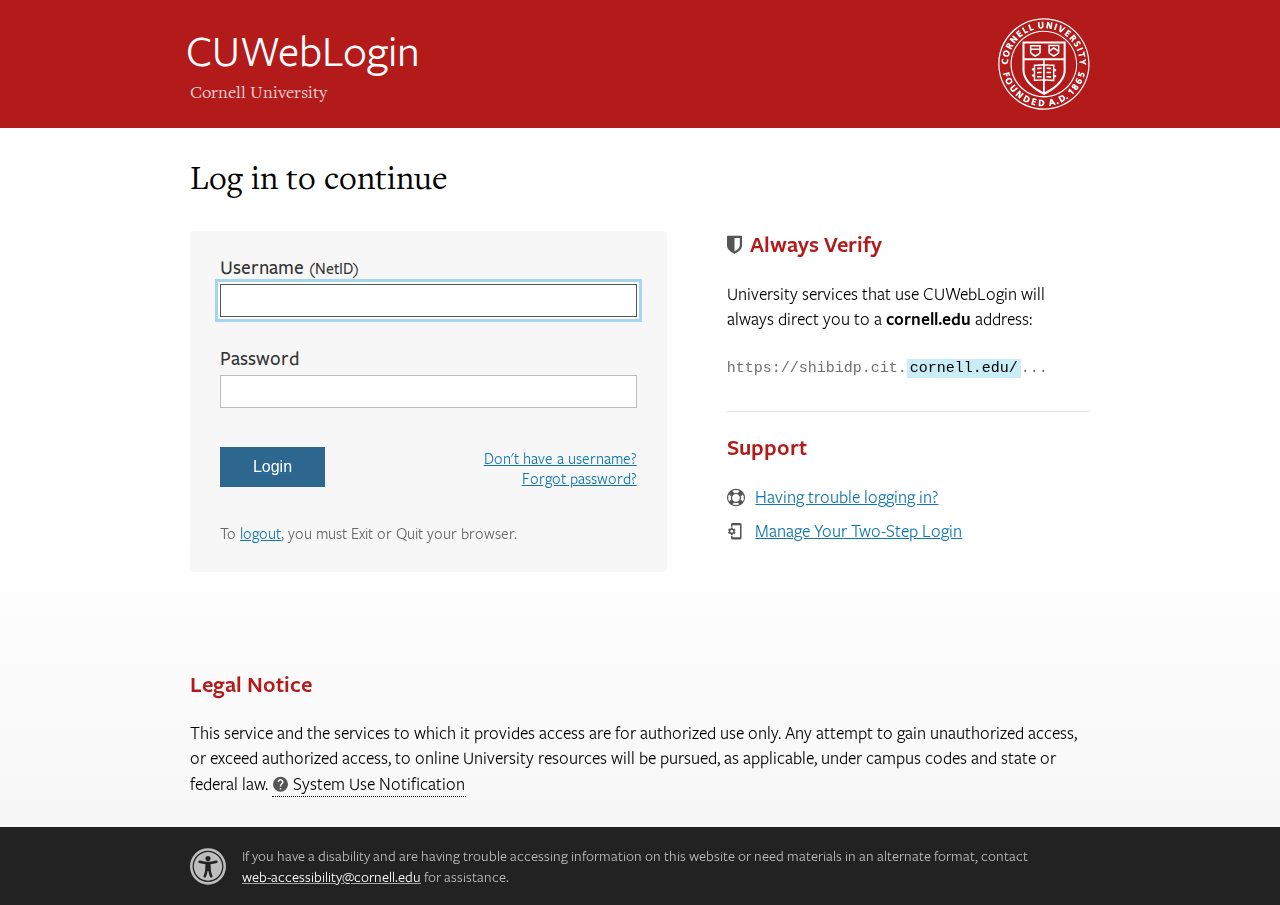
==== login/index.html @ 5478029e "Add files via upload" ====
<!DOCTYPE html>
<html lang="en">
	<head>
		<meta charset="utf-8">
			<meta http-equiv="Content-Security-Policy" content="default-src 'self'">
			<meta http-equiv="Cache-Control" content="no-cache, no-store">
			<meta http-equiv="Pragma" content="no-cache">
			<meta http-equiv="Expires" content="0">
		<meta http-equiv="X-UA-Compatible" content="IE=edge">
		<meta name="viewport" content="width=device-width, initial-scale=1">
		<title>Cornell University Web Login</title>

		<link href="fonts/font-awesome.min.css" rel="stylesheet">
		<link href="fonts/material-design-iconic-font.min.css" rel="stylesheet">
		<link href="fonts/freight/freight_basic.css" rel="stylesheet">
		<link href="sass/cornell_basic.css" rel="stylesheet">

	</head>

<body class="brand-reverse">

	<div id="skipnav"><a href="#main">Skip to login form</a></div>

	<header class="band" id="site-header">
		<div class="container">
			<div class="content compact">
				<h1 class="cu-logo"><a href="https://www.cornell.edu"><img src="images/cornell_basic/bold_cornell_seal_simple_white.svg" alt="Cornell University" width="100" height="100"></a></h1>
				<div class="cu-unit">
					<h2>CUWebLogin</h2>
					<h3>Cornell University</h3>
				</div>
			</div>
		</div>
	</header>

	<div class="band" id="main-content">
		<main id="main" class="container aria-target" tabindex="-1">

				<article class="content" id="main-article">
					<h1>Log in to continue</h1>
					<div class="flex-grid">
						<div class="flex-7">

							<form name="login" id="login" action="profile/SAML2/POST/SSO?execution=e1s1" method="post">
								<fieldset class="semantic">
									<legend class="sr-only">Login Form</legend>

									<label for="username">Username <small>(NetID)</small> <em class="label-required"><span>(required)</span></em></label>
									<input id="username" name="j_username" type="text" required="" autocapitalize="off" autocomplete="username" aria-required="true">

									<label for="password">Password <em class="label-required"><span>(required)</span></em></label>
									<input id="password" name="j_password" type="password" required="" autocomplete="current-password" aria-required="true">
										<div class="form-footer">
										        <div>
										         <a href = 'https://dailycheck.cornell.edu'>
													<div id = 'submit'>
														Login
													</div>
													<!--
													<input type="submit" value="Login">
													-->

												</a>
										        </div>
										        <div class = 'pa'>
										                <div class="description input-note"><a href="https://it.cornell.edu/cuweblogin-guestids-netids-shibboleth/types-id">Don't have a username?</a></div>
										                <div class="description input-note"><a href="https://netid.cornell.edu/NetIDManagement/idtype.xhtml">Forgot password?</a></div>
										        </div>
										</div>
									<p class="description">To <a target="_blank" href="https://it.cornell.edu/cuweblogin/protect-your-identity#section-3">logout</a>, you must Exit or Quit your browser.</p>
								</fieldset>
							</form>
						</div>
						<div class="flex-5">
							<h2 class="h3 heading-security">Always Verify</h2>
							<p>University services that use CUWebLogin will always direct you to a <strong>cornell.edu</strong> address:</p>
							<ul class="custom no-bullet cornell-urls">
								<li>https://shibidp.cit.<mark>cornell.edu/</mark>...</li>
							</ul>

							<hr>
							<h2 class="h3">Support</h2>
							<ul class="custom no-bullet">
								<li>
									<span class="fa fa-life-ring"></span><a class="tooltip" href="https://it.cornell.edu/support" aria-describedby="cwd-tip1">Having trouble logging in?</a>
									<tip class="cwd-tooltip tooltip-dark tooltip-top" id="cwd-tip1" data-orientation="tooltip-top"><arrow></arrow>Get help or troubleshoot common issues</tip>
								</li>
								<li>
									<span class="zmdi zmdi-smartphone-setup"></span><a class="tooltip" href="https://twostep.netid.cornell.edu" target="_blank&quot;" aria-describedby="cwd-tip2">Manage Your Two-Step Login</a>
									<tip class="cwd-tooltip tooltip-dark tooltip-top" id="cwd-tip2" data-orientation="tooltip-top"><arrow></arrow>Add or update devices including hardware tokens</tip>
								</li>
							</ul>
						</div>
					</div>

					<h2 class="h3">Legal Notice</h2>
					<p>This service and the services to which it provides access are for authorized use only. Any attempt to gain unauthorized access, or exceed authorized access, to online University resources will be pursued, as applicable, under campus codes and state or federal law. <button class="tooltip tooltip-info" aria-describedby="cwd-tip3"><div class="sr-only">More Information About </div>System Use Notification</button><tip class="cwd-tooltip tooltip-dark tooltip-top" id="cwd-tip3" data-orientation="tooltip-top"><arrow></arrow>This service and the services to which it provides access are for authorized use only. Any attempt to gain unauthorized access, or exceed authorized access, to online University resources will be pursued, as applicable, under campus codes and state or federal law. System use notification messages can be implemented in the form of warning banners displayed when individuals log in to the information system. System use notification is intended only for information system access that includes an interactive login interface with a human user and is not intended to require notification when an interactive interface does not exist.</tip></p>

				</article>

		</main>
	</div>

	<footer class="band dark" id="site-footer">
		<div class="sub-footer band">
			<div class="container">
				<div class="content compact">
					<div class="wa-msg">
						<p>If you have a disability and are having trouble accessing information on this website or need materials in an alternate format, contact <a href="mailto:web-accessibility@cornell.edu">web-accessibility@cornell.edu</a> for assistance.</p>
					</div>
				</div>
			</div>
		</div>
	</footer>

    <script src="js/focus.js"></script>
	<script src="js/contrib/jquery-3.6.0.min.js"></script>
	<script src="js/cwd_tooltips.js"></script>


</body>
</html>
---- login/fonts/material-design-iconic-font.min.css ----
@font-face{font-family:Material-Design-Iconic-Font;src:url(Material-Design-Iconic-Font.woff2?v=2.2.0) format('woff2'),url(Material-Design-Iconic-Font.woff?v=2.2.0) format('woff'),url(Material-Design-Iconic-Font.ttf?v=2.2.0) format('truetype')}.zmdi{display:inline-block;font:normal normal normal 14px/1 'Material-Design-Iconic-Font';font-size:inherit;text-rendering:auto;-webkit-font-smoothing:antialiased;-moz-osx-font-smoothing:grayscale}.zmdi-hc-lg{font-size:1.33333333em;line-height:.75em;vertical-align:-15%}.zmdi-hc-2x{font-size:2em}.zmdi-hc-3x{font-size:3em}.zmdi-hc-4x{font-size:4em}.zmdi-hc-5x{font-size:5em}.zmdi-hc-fw{width:1.28571429em;text-align:center}.zmdi-hc-ul{padding-left:0;margin-left:2.14285714em;list-style-type:none}.zmdi-hc-ul>li{position:relative}.zmdi-hc-li{position:absolute;left:-2.14285714em;width:2.14285714em;top:.14285714em;text-align:center}.zmdi-hc-li.zmdi-hc-lg{left:-1.85714286em}.zmdi-hc-border{padding:.1em .25em;border:solid .1em #9e9e9e;border-radius:2px}.zmdi-hc-border-circle{padding:.1em .25em;border:solid .1em #9e9e9e;border-radius:50%}.zmdi.pull-left{float:left;margin-right:.15em}.zmdi.pull-right{float:right;margin-left:.15em}.zmdi-hc-spin{-webkit-animation:zmdi-spin 1.5s infinite linear;animation:zmdi-spin 1.5s infinite linear}.zmdi-hc-spin-reverse{-webkit-animation:zmdi-spin-reverse 1.5s infinite linear;animation:zmdi-spin-reverse 1.5s infinite linear}@-webkit-keyframes zmdi-spin{0%{-webkit-transform:rotate(0deg);transform:rotate(0deg)}100%{-webkit-transform:rotate(359deg);transform:rotate(359deg)}}@keyframes zmdi-spin{0%{-webkit-transform:rotate(0deg);transform:rotate(0deg)}100%{-webkit-transform:rotate(359deg);transform:rotate(359deg)}}@-webkit-keyframes zmdi-spin-reverse{0%{-webkit-transform:rotate(0deg);transform:rotate(0deg)}100%{-webkit-transform:rotate(-359deg);transform:rotate(-359deg)}}@keyframes zmdi-spin-reverse{0%{-webkit-transform:rotate(0deg);transform:rotate(0deg)}100%{-webkit-transform:rotate(-359deg);transform:rotate(-359deg)}}.zmdi-hc-rotate-90{-webkit-transform:rotate(90deg);-ms-transform:rotate(90deg);transform:rotate(90deg)}.zmdi-hc-rotate-180{-webkit-transform:rotate(180deg);-ms-transform:rotate(180deg);transform:rotate(180deg)}.zmdi-hc-rotate-270{-webkit-transform:rotate(270deg);-ms-transform:rotate(270deg);transform:rotate(270deg)}.zmdi-hc-flip-horizontal{-webkit-transform:scale(-1,1);-ms-transform:scale(-1,1);transform:scale(-1,1)}.zmdi-hc-flip-vertical{-webkit-transform:scale(1,-1);-ms-transform:scale(1,-1);transform:scale(1,-1)}.zmdi-hc-stack{position:relative;display:inline-block;width:2em;height:2em;line-height:2em;vertical-align:middle}.zmdi-hc-stack-1x,.zmdi-hc-stack-2x{position:absolute;left:0;width:100%;text-align:center}.zmdi-hc-stack-1x{line-height:inherit}.zmdi-hc-stack-2x{font-size:2em}.zmdi-hc-inverse{color:#fff}.zmdi-3d-rotation:before{content:'\f101'}.zmdi-airplane-off:before{content:'\f102'}.zmdi-airplane:before{content:'\f103'}.zmdi-album:before{content:'\f104'}.zmdi-archive:before{content:'\f105'}.zmdi-assignment-account:before{content:'\f106'}.zmdi-assignment-alert:before{content:'\f107'}.zmdi-assignment-check:before{content:'\f108'}.zmdi-assignment-o:before{content:'\f109'}.zmdi-assignment-return:before{content:'\f10a'}.zmdi-assignment-returned:before{content:'\f10b'}.zmdi-assignment:before{content:'\f10c'}.zmdi-attachment-alt:before{content:'\f10d'}.zmdi-attachment:before{content:'\f10e'}.zmdi-audio:before{content:'\f10f'}.zmdi-badge-check:before{content:'\f110'}.zmdi-balance-wallet:before{content:'\f111'}.zmdi-balance:before{content:'\f112'}.zmdi-battery-alert:before{content:'\f113'}.zmdi-battery-flash:before{content:'\f114'}.zmdi-battery-unknown:before{content:'\f115'}.zmdi-battery:before{content:'\f116'}.zmdi-bike:before{content:'\f117'}.zmdi-block-alt:before{content:'\f118'}.zmdi-block:before{content:'\f119'}.zmdi-boat:before{content:'\f11a'}.zmdi-book-image:before{content:'\f11b'}.zmdi-book:before{content:'\f11c'}.zmdi-bookmark-outline:before{content:'\f11d'}.zmdi-bookmark:before{content:'\f11e'}.zmdi-brush:before{content:'\f11f'}.zmdi-bug:before{content:'\f120'}.zmdi-bus:before{content:'\f121'}.zmdi-cake:before{content:'\f122'}.zmdi-car-taxi:before{content:'\f123'}.zmdi-car-wash:before{content:'\f124'}.zmdi-car:before{content:'\f125'}.zmdi-card-giftcard:before{content:'\f126'}.zmdi-card-membership:before{content:'\f127'}.zmdi-card-travel:before{content:'\f128'}.zmdi-card:before{content:'\f129'}.zmdi-case-check:before{content:'\f12a'}.zmdi-case-download:before{content:'\f12b'}.zmdi-case-play:before{content:'\f12c'}.zmdi-case:before{content:'\f12d'}.zmdi-cast-connected:before{content:'\f12e'}.zmdi-cast:before{content:'\f12f'}.zmdi-chart-donut:before{content:'\f130'}.zmdi-chart:before{content:'\f131'}.zmdi-city-alt:before{content:'\f132'}.zmdi-city:before{content:'\f133'}.zmdi-close-circle-o:before{content:'\f134'}.zmdi-close-circle:before{content:'\f135'}.zmdi-close:before{content:'\f136'}.zmdi-cocktail:before{content:'\f137'}.zmdi-code-setting:before{content:'\f138'}.zmdi-code-smartphone:before{content:'\f139'}.zmdi-code:before{content:'\f13a'}.zmdi-coffee:before{content:'\f13b'}.zmdi-collection-bookmark:before{content:'\f13c'}.zmdi-collection-case-play:before{content:'\f13d'}.zmdi-collection-folder-image:before{content:'\f13e'}.zmdi-collection-image-o:before{content:'\f13f'}.zmdi-collection-image:before{content:'\f140'}.zmdi-collection-item-1:before{content:'\f141'}.zmdi-collection-item-2:before{content:'\f142'}.zmdi-collection-item-3:before{content:'\f143'}.zmdi-collection-item-4:before{content:'\f144'}.zmdi-collection-item-5:before{content:'\f145'}.zmdi-collection-item-6:before{content:'\f146'}.zmdi-collection-item-7:before{content:'\f147'}.zmdi-collection-item-8:before{content:'\f148'}.zmdi-collection-item-9-plus:before{content:'\f149'}.zmdi-collection-item-9:before{content:'\f14a'}.zmdi-collection-item:before{content:'\f14b'}.zmdi-collection-music:before{content:'\f14c'}.zmdi-collection-pdf:before{content:'\f14d'}.zmdi-collection-plus:before{content:'\f14e'}.zmdi-collection-speaker:before{content:'\f14f'}.zmdi-collection-text:before{content:'\f150'}.zmdi-collection-video:before{content:'\f151'}.zmdi-compass:before{content:'\f152'}.zmdi-cutlery:before{content:'\f153'}.zmdi-delete:before{content:'\f154'}.zmdi-dialpad:before{content:'\f155'}.zmdi-dns:before{content:'\f156'}.zmdi-drink:before{content:'\f157'}.zmdi-edit:before{content:'\f158'}.zmdi-email-open:before{content:'\f159'}.zmdi-email:before{content:'\f15a'}.zmdi-eye-off:before{content:'\f15b'}.zmdi-eye:before{content:'\f15c'}.zmdi-eyedropper:before{content:'\f15d'}.zmdi-favorite-outline:before{content:'\f15e'}.zmdi-favorite:before{content:'\f15f'}.zmdi-filter-list:before{content:'\f160'}.zmdi-fire:before{content:'\f161'}.zmdi-flag:before{content:'\f162'}.zmdi-flare:before{content:'\f163'}.zmdi-flash-auto:before{content:'\f164'}.zmdi-flash-off:before{content:'\f165'}.zmdi-flash:before{content:'\f166'}.zmdi-flip:before{content:'\f167'}.zmdi-flower-alt:before{content:'\f168'}.zmdi-flower:before{content:'\f169'}.zmdi-font:before{content:'\f16a'}.zmdi-fullscreen-alt:before{content:'\f16b'}.zmdi-fullscreen-exit:before{content:'\f16c'}.zmdi-fullscreen:before{content:'\f16d'}.zmdi-functions:before{content:'\f16e'}.zmdi-gas-station:before{content:'\f16f'}.zmdi-gesture:before{content:'\f170'}.zmdi-globe-alt:before{content:'\f171'}.zmdi-globe-lock:before{content:'\f172'}.zmdi-globe:before{content:'\f173'}.zmdi-graduation-cap:before{content:'\f174'}.zmdi-home:before{content:'\f175'}.zmdi-hospital-alt:before{content:'\f176'}.zmdi-hospital:before{content:'\f177'}.zmdi-hotel:before{content:'\f178'}.zmdi-hourglass-alt:before{content:'\f179'}.zmdi-hourglass-outline:before{content:'\f17a'}.zmdi-hourglass:before{content:'\f17b'}.zmdi-http:before{content:'\f17c'}.zmdi-image-alt:before{content:'\f17d'}.zmdi-image-o:before{content:'\f17e'}.zmdi-image:before{content:'\f17f'}.zmdi-inbox:before{content:'\f180'}.zmdi-invert-colors-off:before{content:'\f181'}.zmdi-invert-colors:before{content:'\f182'}.zmdi-key:before{content:'\f183'}.zmdi-label-alt-outline:before{content:'\f184'}.zmdi-label-alt:before{content:'\f185'}.zmdi-label-heart:before{content:'\f186'}.zmdi-label:before{content:'\f187'}.zmdi-labels:before{content:'\f188'}.zmdi-lamp:before{content:'\f189'}.zmdi-landscape:before{content:'\f18a'}.zmdi-layers-off:before{content:'\f18b'}.zmdi-layers:before{content:'\f18c'}.zmdi-library:before{content:'\f18d'}.zmdi-link:before{content:'\f18e'}.zmdi-lock-open:before{content:'\f18f'}.zmdi-lock-outline:before{content:'\f190'}.zmdi-lock:before{content:'\f191'}.zmdi-mail-reply-all:before{content:'\f192'}.zmdi-mail-reply:before{content:'\f193'}.zmdi-mail-send:before{content:'\f194'}.zmdi-mall:before{content:'\f195'}.zmdi-map:before{content:'\f196'}.zmdi-menu:before{content:'\f197'}.zmdi-money-box:before{content:'\f198'}.zmdi-money-off:before{content:'\f199'}.zmdi-money:before{content:'\f19a'}.zmdi-more-vert:before{content:'\f19b'}.zmdi-more:before{content:'\f19c'}.zmdi-movie-alt:before{content:'\f19d'}.zmdi-movie:before{content:'\f19e'}.zmdi-nature-people:before{content:'\f19f'}.zmdi-nature:before{content:'\f1a0'}.zmdi-navigation:before{content:'\f1a1'}.zmdi-open-in-browser:before{content:'\f1a2'}.zmdi-open-in-new:before{content:'\f1a3'}.zmdi-palette:before{content:'\f1a4'}.zmdi-parking:before{content:'\f1a5'}.zmdi-pin-account:before{content:'\f1a6'}.zmdi-pin-assistant:before{content:'\f1a7'}.zmdi-pin-drop:before{content:'\f1a8'}.zmdi-pin-help:before{content:'\f1a9'}.zmdi-pin-off:before{content:'\f1aa'}.zmdi-pin:before{content:'\f1ab'}.zmdi-pizza:before{content:'\f1ac'}.zmdi-plaster:before{content:'\f1ad'}.zmdi-power-setting:before{content:'\f1ae'}.zmdi-power:before{content:'\f1af'}.zmdi-print:before{content:'\f1b0'}.zmdi-puzzle-piece:before{content:'\f1b1'}.zmdi-quote:before{content:'\f1b2'}.zmdi-railway:before{content:'\f1b3'}.zmdi-receipt:before{content:'\f1b4'}.zmdi-refresh-alt:before{content:'\f1b5'}.zmdi-refresh-sync-alert:before{content:'\f1b6'}.zmdi-refresh-sync-off:before{content:'\f1b7'}.zmdi-refresh-sync:before{content:'\f1b8'}.zmdi-refresh:before{content:'\f1b9'}.zmdi-roller:before{content:'\f1ba'}.zmdi-ruler:before{content:'\f1bb'}.zmdi-scissors:before{content:'\f1bc'}.zmdi-screen-rotation-lock:before{content:'\f1bd'}.zmdi-screen-rotation:before{content:'\f1be'}.zmdi-search-for:before{content:'\f1bf'}.zmdi-search-in-file:before{content:'\f1c0'}.zmdi-search-in-page:before{content:'\f1c1'}.zmdi-search-replace:before{content:'\f1c2'}.zmdi-search:before{content:'\f1c3'}.zmdi-seat:before{content:'\f1c4'}.zmdi-settings-square:before{content:'\f1c5'}.zmdi-settings:before{content:'\f1c6'}.zmdi-shield-check:before{content:'\f1c7'}.zmdi-shield-security:before{content:'\f1c8'}.zmdi-shopping-basket:before{content:'\f1c9'}.zmdi-shopping-cart-plus:before{content:'\f1ca'}.zmdi-shopping-cart:before{content:'\f1cb'}.zmdi-sign-in:before{content:'\f1cc'}.zmdi-sort-amount-asc:before{content:'\f1cd'}.zmdi-sort-amount-desc:before{content:'\f1ce'}.zmdi-sort-asc:before{content:'\f1cf'}.zmdi-sort-desc:before{content:'\f1d0'}.zmdi-spellcheck:before{content:'\f1d1'}.zmdi-storage:before{content:'\f1d2'}.zmdi-store-24:before{content:'\f1d3'}.zmdi-store:before{content:'\f1d4'}.zmdi-subway:before{content:'\f1d5'}.zmdi-sun:before{content:'\f1d6'}.zmdi-tab-unselected:before{content:'\f1d7'}.zmdi-tab:before{content:'\f1d8'}.zmdi-tag-close:before{content:'\f1d9'}.zmdi-tag-more:before{content:'\f1da'}.zmdi-tag:before{content:'\f1db'}.zmdi-thumb-down:before{content:'\f1dc'}.zmdi-thumb-up-down:before{content:'\f1dd'}.zmdi-thumb-up:before{content:'\f1de'}.zmdi-ticket-star:before{content:'\f1df'}.zmdi-toll:before{content:'\f1e0'}.zmdi-toys:before{content:'\f1e1'}.zmdi-traffic:before{content:'\f1e2'}.zmdi-translate:before{content:'\f1e3'}.zmdi-triangle-down:before{content:'\f1e4'}.zmdi-triangle-up:before{content:'\f1e5'}.zmdi-truck:before{content:'\f1e6'}.zmdi-turning-sign:before{content:'\f1e7'}.zmdi-wallpaper:before{content:'\f1e8'}.zmdi-washing-machine:before{content:'\f1e9'}.zmdi-window-maximize:before{content:'\f1ea'}.zmdi-window-minimize:before{content:'\f1eb'}.zmdi-window-restore:before{content:'\f1ec'}.zmdi-wrench:before{content:'\f1ed'}.zmdi-zoom-in:before{content:'\f1ee'}.zmdi-zoom-out:before{content:'\f1ef'}.zmdi-alert-circle-o:before{content:'\f1f0'}.zmdi-alert-circle:before{content:'\f1f1'}.zmdi-alert-octagon:before{content:'\f1f2'}.zmdi-alert-polygon:before{content:'\f1f3'}.zmdi-alert-triangle:before{content:'\f1f4'}.zmdi-help-outline:before{content:'\f1f5'}.zmdi-help:before{content:'\f1f6'}.zmdi-info-outline:before{content:'\f1f7'}.zmdi-info:before{content:'\f1f8'}.zmdi-notifications-active:before{content:'\f1f9'}.zmdi-notifications-add:before{content:'\f1fa'}.zmdi-notifications-none:before{content:'\f1fb'}.zmdi-notifications-off:before{content:'\f1fc'}.zmdi-notifications-paused:before{content:'\f1fd'}.zmdi-notifications:before{content:'\f1fe'}.zmdi-account-add:before{content:'\f1ff'}.zmdi-account-box-mail:before{content:'\f200'}.zmdi-account-box-o:before{content:'\f201'}.zmdi-account-box-phone:before{content:'\f202'}.zmdi-account-box:before{content:'\f203'}.zmdi-account-calendar:before{content:'\f204'}.zmdi-account-circle:before{content:'\f205'}.zmdi-account-o:before{content:'\f206'}.zmdi-account:before{content:'\f207'}.zmdi-accounts-add:before{content:'\f208'}.zmdi-accounts-alt:before{content:'\f209'}.zmdi-accounts-list-alt:before{content:'\f20a'}.zmdi-accounts-list:before{content:'\f20b'}.zmdi-accounts-outline:before{content:'\f20c'}.zmdi-accounts:before{content:'\f20d'}.zmdi-face:before{content:'\f20e'}.zmdi-female:before{content:'\f20f'}.zmdi-male-alt:before{content:'\f210'}.zmdi-male-female:before{content:'\f211'}.zmdi-male:before{content:'\f212'}.zmdi-mood-bad:before{content:'\f213'}.zmdi-mood:before{content:'\f214'}.zmdi-run:before{content:'\f215'}.zmdi-walk:before{content:'\f216'}.zmdi-cloud-box:before{content:'\f217'}.zmdi-cloud-circle:before{content:'\f218'}.zmdi-cloud-done:before{content:'\f219'}.zmdi-cloud-download:before{content:'\f21a'}.zmdi-cloud-off:before{content:'\f21b'}.zmdi-cloud-outline-alt:before{content:'\f21c'}.zmdi-cloud-outline:before{content:'\f21d'}.zmdi-cloud-upload:before{content:'\f21e'}.zmdi-cloud:before{content:'\f21f'}.zmdi-download:before{content:'\f220'}.zmdi-file-plus:before{content:'\f221'}.zmdi-file-text:before{content:'\f222'}.zmdi-file:before{content:'\f223'}.zmdi-folder-outline:before{content:'\f224'}.zmdi-folder-person:before{content:'\f225'}.zmdi-folder-star-alt:before{content:'\f226'}.zmdi-folder-star:before{content:'\f227'}.zmdi-folder:before{content:'\f228'}.zmdi-gif:before{content:'\f229'}.zmdi-upload:before{content:'\f22a'}.zmdi-border-all:before{content:'\f22b'}.zmdi-border-bottom:before{content:'\f22c'}.zmdi-border-clear:before{content:'\f22d'}.zmdi-border-color:before{content:'\f22e'}.zmdi-border-horizontal:before{content:'\f22f'}.zmdi-border-inner:before{content:'\f230'}.zmdi-border-left:before{content:'\f231'}.zmdi-border-outer:before{content:'\f232'}.zmdi-border-right:before{content:'\f233'}.zmdi-border-style:before{content:'\f234'}.zmdi-border-top:before{content:'\f235'}.zmdi-border-vertical:before{content:'\f236'}.zmdi-copy:before{content:'\f237'}.zmdi-crop:before{content:'\f238'}.zmdi-format-align-center:before{content:'\f239'}.zmdi-format-align-justify:before{content:'\f23a'}.zmdi-format-align-left:before{content:'\f23b'}.zmdi-format-align-right:before{content:'\f23c'}.zmdi-format-bold:before{content:'\f23d'}.zmdi-format-clear-all:before{content:'\f23e'}.zmdi-format-clear:before{content:'\f23f'}.zmdi-format-color-fill:before{content:'\f240'}.zmdi-format-color-reset:before{content:'\f241'}.zmdi-format-color-text:before{content:'\f242'}.zmdi-format-indent-decrease:before{content:'\f243'}.zmdi-format-indent-increase:before{content:'\f244'}.zmdi-format-italic:before{content:'\f245'}.zmdi-format-line-spacing:before{content:'\f246'}.zmdi-format-list-bulleted:before{content:'\f247'}.zmdi-format-list-numbered:before{content:'\f248'}.zmdi-format-ltr:before{content:'\f249'}.zmdi-format-rtl:before{content:'\f24a'}.zmdi-format-size:before{content:'\f24b'}.zmdi-format-strikethrough-s:before{content:'\f24c'}.zmdi-format-strikethrough:before{content:'\f24d'}.zmdi-format-subject:before{content:'\f24e'}.zmdi-format-underlined:before{content:'\f24f'}.zmdi-format-valign-bottom:before{content:'\f250'}.zmdi-format-valign-center:before{content:'\f251'}.zmdi-format-valign-top:before{content:'\f252'}.zmdi-redo:before{content:'\f253'}.zmdi-select-all:before{content:'\f254'}.zmdi-space-bar:before{content:'\f255'}.zmdi-text-format:before{content:'\f256'}.zmdi-transform:before{content:'\f257'}.zmdi-undo:before{content:'\f258'}.zmdi-wrap-text:before{content:'\f259'}.zmdi-comment-alert:before{content:'\f25a'}.zmdi-comment-alt-text:before{content:'\f25b'}.zmdi-comment-alt:before{content:'\f25c'}.zmdi-comment-edit:before{content:'\f25d'}.zmdi-comment-image:before{content:'\f25e'}.zmdi-comment-list:before{content:'\f25f'}.zmdi-comment-more:before{content:'\f260'}.zmdi-comment-outline:before{content:'\f261'}.zmdi-comment-text-alt:before{content:'\f262'}.zmdi-comment-text:before{content:'\f263'}.zmdi-comment-video:before{content:'\f264'}.zmdi-comment:before{content:'\f265'}.zmdi-comments:before{content:'\f266'}.zmdi-check-all:before{content:'\f267'}.zmdi-check-circle-u:before{content:'\f268'}.zmdi-check-circle:before{content:'\f269'}.zmdi-check-square:before{content:'\f26a'}.zmdi-check:before{content:'\f26b'}.zmdi-circle-o:before{content:'\f26c'}.zmdi-circle:before{content:'\f26d'}.zmdi-dot-circle-alt:before{content:'\f26e'}.zmdi-dot-circle:before{content:'\f26f'}.zmdi-minus-circle-outline:before{content:'\f270'}.zmdi-minus-circle:before{content:'\f271'}.zmdi-minus-square:before{content:'\f272'}.zmdi-minus:before{content:'\f273'}.zmdi-plus-circle-o-duplicate:before{content:'\f274'}.zmdi-plus-circle-o:before{content:'\f275'}.zmdi-plus-circle:before{content:'\f276'}.zmdi-plus-square:before{content:'\f277'}.zmdi-plus:before{content:'\f278'}.zmdi-square-o:before{content:'\f279'}.zmdi-star-circle:before{content:'\f27a'}.zmdi-star-half:before{content:'\f27b'}.zmdi-star-outline:before{content:'\f27c'}.zmdi-star:before{content:'\f27d'}.zmdi-bluetooth-connected:before{content:'\f27e'}.zmdi-bluetooth-off:before{content:'\f27f'}.zmdi-bluetooth-search:before{content:'\f280'}.zmdi-bluetooth-setting:before{content:'\f281'}.zmdi-bluetooth:before{content:'\f282'}.zmdi-camera-add:before{content:'\f283'}.zmdi-camera-alt:before{content:'\f284'}.zmdi-camera-bw:before{content:'\f285'}.zmdi-camera-front:before{content:'\f286'}.zmdi-camera-mic:before{content:'\f287'}.zmdi-camera-party-mode:before{content:'\f288'}.zmdi-camera-rear:before{content:'\f289'}.zmdi-camera-roll:before{content:'\f28a'}.zmdi-camera-switch:before{content:'\f28b'}.zmdi-camera:before{content:'\f28c'}.zmdi-card-alert:before{content:'\f28d'}.zmdi-card-off:before{content:'\f28e'}.zmdi-card-sd:before{content:'\f28f'}.zmdi-card-sim:before{content:'\f290'}.zmdi-desktop-mac:before{content:'\f291'}.zmdi-desktop-windows:before{content:'\f292'}.zmdi-device-hub:before{content:'\f293'}.zmdi-devices-off:before{content:'\f294'}.zmdi-devices:before{content:'\f295'}.zmdi-dock:before{content:'\f296'}.zmdi-floppy:before{content:'\f297'}.zmdi-gamepad:before{content:'\f298'}.zmdi-gps-dot:before{content:'\f299'}.zmdi-gps-off:before{content:'\f29a'}.zmdi-gps:before{content:'\f29b'}.zmdi-headset-mic:before{content:'\f29c'}.zmdi-headset:before{content:'\f29d'}.zmdi-input-antenna:before{content:'\f29e'}.zmdi-input-composite:before{content:'\f29f'}.zmdi-input-hdmi:before{content:'\f2a0'}.zmdi-input-power:before{content:'\f2a1'}.zmdi-input-svideo:before{content:'\f2a2'}.zmdi-keyboard-hide:before{content:'\f2a3'}.zmdi-keyboard:before{content:'\f2a4'}.zmdi-laptop-chromebook:before{content:'\f2a5'}.zmdi-laptop-mac:before{content:'\f2a6'}.zmdi-laptop:before{content:'\f2a7'}.zmdi-mic-off:before{content:'\f2a8'}.zmdi-mic-outline:before{content:'\f2a9'}.zmdi-mic-setting:before{content:'\f2aa'}.zmdi-mic:before{content:'\f2ab'}.zmdi-mouse:before{content:'\f2ac'}.zmdi-network-alert:before{content:'\f2ad'}.zmdi-network-locked:before{content:'\f2ae'}.zmdi-network-off:before{content:'\f2af'}.zmdi-network-outline:before{content:'\f2b0'}.zmdi-network-setting:before{content:'\f2b1'}.zmdi-network:before{content:'\f2b2'}.zmdi-phone-bluetooth:before{content:'\f2b3'}.zmdi-phone-end:before{content:'\f2b4'}.zmdi-phone-forwarded:before{content:'\f2b5'}.zmdi-phone-in-talk:before{content:'\f2b6'}.zmdi-phone-locked:before{content:'\f2b7'}.zmdi-phone-missed:before{content:'\f2b8'}.zmdi-phone-msg:before{content:'\f2b9'}.zmdi-phone-paused:before{content:'\f2ba'}.zmdi-phone-ring:before{content:'\f2bb'}.zmdi-phone-setting:before{content:'\f2bc'}.zmdi-phone-sip:before{content:'\f2bd'}.zmdi-phone:before{content:'\f2be'}.zmdi-portable-wifi-changes:before{content:'\f2bf'}.zmdi-portable-wifi-off:before{content:'\f2c0'}.zmdi-portable-wifi:before{content:'\f2c1'}.zmdi-radio:before{content:'\f2c2'}.zmdi-reader:before{content:'\f2c3'}.zmdi-remote-control-alt:before{content:'\f2c4'}.zmdi-remote-control:before{content:'\f2c5'}.zmdi-router:before{content:'\f2c6'}.zmdi-scanner:before{content:'\f2c7'}.zmdi-smartphone-android:before{content:'\f2c8'}.zmdi-smartphone-download:before{content:'\f2c9'}.zmdi-smartphone-erase:before{content:'\f2ca'}.zmdi-smartphone-info:before{content:'\f2cb'}.zmdi-smartphone-iphone:before{content:'\f2cc'}.zmdi-smartphone-landscape-lock:before{content:'\f2cd'}.zmdi-smartphone-landscape:before{content:'\f2ce'}.zmdi-smartphone-lock:before{content:'\f2cf'}.zmdi-smartphone-portrait-lock:before{content:'\f2d0'}.zmdi-smartphone-ring:before{content:'\f2d1'}.zmdi-smartphone-setting:before{content:'\f2d2'}.zmdi-smartphone-setup:before{content:'\f2d3'}.zmdi-smartphone:before{content:'\f2d4'}.zmdi-speaker:before{content:'\f2d5'}.zmdi-tablet-android:before{content:'\f2d6'}.zmdi-tablet-mac:before{content:'\f2d7'}.zmdi-tablet:before{content:'\f2d8'}.zmdi-tv-alt-play:before{content:'\f2d9'}.zmdi-tv-list:before{content:'\f2da'}.zmdi-tv-play:before{content:'\f2db'}.zmdi-tv:before{content:'\f2dc'}.zmdi-usb:before{content:'\f2dd'}.zmdi-videocam-off:before{content:'\f2de'}.zmdi-videocam-switch:before{content:'\f2df'}.zmdi-videocam:before{content:'\f2e0'}.zmdi-watch:before{content:'\f2e1'}.zmdi-wifi-alt-2:before{content:'\f2e2'}.zmdi-wifi-alt:before{content:'\f2e3'}.zmdi-wifi-info:before{content:'\f2e4'}.zmdi-wifi-lock:before{content:'\f2e5'}.zmdi-wifi-off:before{content:'\f2e6'}.zmdi-wifi-outline:before{content:'\f2e7'}.zmdi-wifi:before{content:'\f2e8'}.zmdi-arrow-left-bottom:before{content:'\f2e9'}.zmdi-arrow-left:before{content:'\f2ea'}.zmdi-arrow-merge:before{content:'\f2eb'}.zmdi-arrow-missed:before{content:'\f2ec'}.zmdi-arrow-right-top:before{content:'\f2ed'}.zmdi-arrow-right:before{content:'\f2ee'}.zmdi-arrow-split:before{content:'\f2ef'}.zmdi-arrows:before{content:'\f2f0'}.zmdi-caret-down-circle:before{content:'\f2f1'}.zmdi-caret-down:before{content:'\f2f2'}.zmdi-caret-left-circle:before{content:'\f2f3'}.zmdi-caret-left:before{content:'\f2f4'}.zmdi-caret-right-circle:before{content:'\f2f5'}.zmdi-caret-right:before{content:'\f2f6'}.zmdi-caret-up-circle:before{content:'\f2f7'}.zmdi-caret-up:before{content:'\f2f8'}.zmdi-chevron-down:before{content:'\f2f9'}.zmdi-chevron-left:before{content:'\f2fa'}.zmdi-chevron-right:before{content:'\f2fb'}.zmdi-chevron-up:before{content:'\f2fc'}.zmdi-forward:before{content:'\f2fd'}.zmdi-long-arrow-down:before{content:'\f2fe'}.zmdi-long-arrow-left:before{content:'\f2ff'}.zmdi-long-arrow-return:before{content:'\f300'}.zmdi-long-arrow-right:before{content:'\f301'}.zmdi-long-arrow-tab:before{content:'\f302'}.zmdi-long-arrow-up:before{content:'\f303'}.zmdi-rotate-ccw:before{content:'\f304'}.zmdi-rotate-cw:before{content:'\f305'}.zmdi-rotate-left:before{content:'\f306'}.zmdi-rotate-right:before{content:'\f307'}.zmdi-square-down:before{content:'\f308'}.zmdi-square-right:before{content:'\f309'}.zmdi-swap-alt:before{content:'\f30a'}.zmdi-swap-vertical-circle:before{content:'\f30b'}.zmdi-swap-vertical:before{content:'\f30c'}.zmdi-swap:before{content:'\f30d'}.zmdi-trending-down:before{content:'\f30e'}.zmdi-trending-flat:before{content:'\f30f'}.zmdi-trending-up:before{content:'\f310'}.zmdi-unfold-less:before{content:'\f311'}.zmdi-unfold-more:before{content:'\f312'}.zmdi-apps:before{content:'\f313'}.zmdi-grid-off:before{content:'\f314'}.zmdi-grid:before{content:'\f315'}.zmdi-view-agenda:before{content:'\f316'}.zmdi-view-array:before{content:'\f317'}.zmdi-view-carousel:before{content:'\f318'}.zmdi-view-column:before{content:'\f319'}.zmdi-view-comfy:before{content:'\f31a'}.zmdi-view-compact:before{content:'\f31b'}.zmdi-view-dashboard:before{content:'\f31c'}.zmdi-view-day:before{content:'\f31d'}.zmdi-view-headline:before{content:'\f31e'}.zmdi-view-list-alt:before{content:'\f31f'}.zmdi-view-list:before{content:'\f320'}.zmdi-view-module:before{content:'\f321'}.zmdi-view-quilt:before{content:'\f322'}.zmdi-view-stream:before{content:'\f323'}.zmdi-view-subtitles:before{content:'\f324'}.zmdi-view-toc:before{content:'\f325'}.zmdi-view-web:before{content:'\f326'}.zmdi-view-week:before{content:'\f327'}.zmdi-widgets:before{content:'\f328'}.zmdi-alarm-check:before{content:'\f329'}.zmdi-alarm-off:before{content:'\f32a'}.zmdi-alarm-plus:before{content:'\f32b'}.zmdi-alarm-snooze:before{content:'\f32c'}.zmdi-alarm:before{content:'\f32d'}.zmdi-calendar-alt:before{content:'\f32e'}.zmdi-calendar-check:before{content:'\f32f'}.zmdi-calendar-close:before{content:'\f330'}.zmdi-calendar-note:before{content:'\f331'}.zmdi-calendar:before{content:'\f332'}.zmdi-time-countdown:before{content:'\f333'}.zmdi-time-interval:before{content:'\f334'}.zmdi-time-restore-setting:before{content:'\f335'}.zmdi-time-restore:before{content:'\f336'}.zmdi-time:before{content:'\f337'}.zmdi-timer-off:before{content:'\f338'}.zmdi-timer:before{content:'\f339'}.zmdi-android-alt:before{content:'\f33a'}.zmdi-android:before{content:'\f33b'}.zmdi-apple:before{content:'\f33c'}.zmdi-behance:before{content:'\f33d'}.zmdi-codepen:before{content:'\f33e'}.zmdi-dribbble:before{content:'\f33f'}.zmdi-dropbox:before{content:'\f340'}.zmdi-evernote:before{content:'\f341'}.zmdi-facebook-box:before{content:'\f342'}.zmdi-facebook:before{content:'\f343'}.zmdi-github-box:before{content:'\f344'}.zmdi-github:before{content:'\f345'}.zmdi-google-drive:before{content:'\f346'}.zmdi-google-earth:before{content:'\f347'}.zmdi-google-glass:before{content:'\f348'}.zmdi-google-maps:before{content:'\f349'}.zmdi-google-pages:before{content:'\f34a'}.zmdi-google-play:before{content:'\f34b'}.zmdi-google-plus-box:before{content:'\f34c'}.zmdi-google-plus:before{content:'\f34d'}.zmdi-google:before{content:'\f34e'}.zmdi-instagram:before{content:'\f34f'}.zmdi-language-css3:before{content:'\f350'}.zmdi-language-html5:before{content:'\f351'}.zmdi-language-javascript:before{content:'\f352'}.zmdi-language-python-alt:before{content:'\f353'}.zmdi-language-python:before{content:'\f354'}.zmdi-lastfm:before{content:'\f355'}.zmdi-linkedin-box:before{content:'\f356'}.zmdi-paypal:before{content:'\f357'}.zmdi-pinterest-box:before{content:'\f358'}.zmdi-pocket:before{content:'\f359'}.zmdi-polymer:before{content:'\f35a'}.zmdi-share:before{content:'\f35b'}.zmdi-stackoverflow:before{content:'\f35c'}.zmdi-steam-square:before{content:'\f35d'}.zmdi-steam:before{content:'\f35e'}.zmdi-twitter-box:before{content:'\f35f'}.zmdi-twitter:before{content:'\f360'}.zmdi-vk:before{content:'\f361'}.zmdi-wikipedia:before{content:'\f362'}.zmdi-windows:before{content:'\f363'}.zmdi-aspect-ratio-alt:before{content:'\f364'}.zmdi-aspect-ratio:before{content:'\f365'}.zmdi-blur-circular:before{content:'\f366'}.zmdi-blur-linear:before{content:'\f367'}.zmdi-blur-off:before{content:'\f368'}.zmdi-blur:before{content:'\f369'}.zmdi-brightness-2:before{content:'\f36a'}.zmdi-brightness-3:before{content:'\f36b'}.zmdi-brightness-4:before{content:'\f36c'}.zmdi-brightness-5:before{content:'\f36d'}.zmdi-brightness-6:before{content:'\f36e'}.zmdi-brightness-7:before{content:'\f36f'}.zmdi-brightness-auto:before{content:'\f370'}.zmdi-brightness-setting:before{content:'\f371'}.zmdi-broken-image:before{content:'\f372'}.zmdi-center-focus-strong:before{content:'\f373'}.zmdi-center-focus-weak:before{content:'\f374'}.zmdi-compare:before{content:'\f375'}.zmdi-crop-16-9:before{content:'\f376'}.zmdi-crop-3-2:before{content:'\f377'}.zmdi-crop-5-4:before{content:'\f378'}.zmdi-crop-7-5:before{content:'\f379'}.zmdi-crop-din:before{content:'\f37a'}.zmdi-crop-free:before{content:'\f37b'}.zmdi-crop-landscape:before{content:'\f37c'}.zmdi-crop-portrait:before{content:'\f37d'}.zmdi-crop-square:before{content:'\f37e'}.zmdi-exposure-alt:before{content:'\f37f'}.zmdi-exposure:before{content:'\f380'}.zmdi-filter-b-and-w:before{content:'\f381'}.zmdi-filter-center-focus:before{content:'\f382'}.zmdi-filter-frames:before{content:'\f383'}.zmdi-filter-tilt-shift:before{content:'\f384'}.zmdi-gradient:before{content:'\f385'}.zmdi-grain:before{content:'\f386'}.zmdi-graphic-eq:before{content:'\f387'}.zmdi-hdr-off:before{content:'\f388'}.zmdi-hdr-strong:before{content:'\f389'}.zmdi-hdr-weak:before{content:'\f38a'}.zmdi-hdr:before{content:'\f38b'}.zmdi-iridescent:before{content:'\f38c'}.zmdi-leak-off:before{content:'\f38d'}.zmdi-leak:before{content:'\f38e'}.zmdi-looks:before{content:'\f38f'}.zmdi-loupe:before{content:'\f390'}.zmdi-panorama-horizontal:before{content:'\f391'}.zmdi-panorama-vertical:before{content:'\f392'}.zmdi-panorama-wide-angle:before{content:'\f393'}.zmdi-photo-size-select-large:before{content:'\f394'}.zmdi-photo-size-select-small:before{content:'\f395'}.zmdi-picture-in-picture:before{content:'\f396'}.zmdi-slideshow:before{content:'\f397'}.zmdi-texture:before{content:'\f398'}.zmdi-tonality:before{content:'\f399'}.zmdi-vignette:before{content:'\f39a'}.zmdi-wb-auto:before{content:'\f39b'}.zmdi-eject-alt:before{content:'\f39c'}.zmdi-eject:before{content:'\f39d'}.zmdi-equalizer:before{content:'\f39e'}.zmdi-fast-forward:before{content:'\f39f'}.zmdi-fast-rewind:before{content:'\f3a0'}.zmdi-forward-10:before{content:'\f3a1'}.zmdi-forward-30:before{content:'\f3a2'}.zmdi-forward-5:before{content:'\f3a3'}.zmdi-hearing:before{content:'\f3a4'}.zmdi-pause-circle-outline:before{content:'\f3a5'}.zmdi-pause-circle:before{content:'\f3a6'}.zmdi-pause:before{content:'\f3a7'}.zmdi-play-circle-outline:before{content:'\f3a8'}.zmdi-play-circle:before{content:'\f3a9'}.zmdi-play:before{content:'\f3aa'}.zmdi-playlist-audio:before{content:'\f3ab'}.zmdi-playlist-plus:before{content:'\f3ac'}.zmdi-repeat-one:before{content:'\f3ad'}.zmdi-repeat:before{content:'\f3ae'}.zmdi-replay-10:before{content:'\f3af'}.zmdi-replay-30:before{content:'\f3b0'}.zmdi-replay-5:before{content:'\f3b1'}.zmdi-replay:before{content:'\f3b2'}.zmdi-shuffle:before{content:'\f3b3'}.zmdi-skip-next:before{content:'\f3b4'}.zmdi-skip-previous:before{content:'\f3b5'}.zmdi-stop:before{content:'\f3b6'}.zmdi-surround-sound:before{content:'\f3b7'}.zmdi-tune:before{content:'\f3b8'}.zmdi-volume-down:before{content:'\f3b9'}.zmdi-volume-mute:before{content:'\f3ba'}.zmdi-volume-off:before{content:'\f3bb'}.zmdi-volume-up:before{content:'\f3bc'}.zmdi-n-1-square:before{content:'\f3bd'}.zmdi-n-2-square:before{content:'\f3be'}.zmdi-n-3-square:before{content:'\f3bf'}.zmdi-n-4-square:before{content:'\f3c0'}.zmdi-n-5-square:before{content:'\f3c1'}.zmdi-n-6-square:before{content:'\f3c2'}.zmdi-neg-1:before{content:'\f3c3'}.zmdi-neg-2:before{content:'\f3c4'}.zmdi-plus-1:before{content:'\f3c5'}.zmdi-plus-2:before{content:'\f3c6'}.zmdi-sec-10:before{content:'\f3c7'}.zmdi-sec-3:before{content:'\f3c8'}.zmdi-zero:before{content:'\f3c9'}.zmdi-airline-seat-flat-angled:before{content:'\f3ca'}.zmdi-airline-seat-flat:before{content:'\f3cb'}.zmdi-airline-seat-individual-suite:before{content:'\f3cc'}.zmdi-airline-seat-legroom-extra:before{content:'\f3cd'}.zmdi-airline-seat-legroom-normal:before{content:'\f3ce'}.zmdi-airline-seat-legroom-reduced:before{content:'\f3cf'}.zmdi-airline-seat-recline-extra:before{content:'\f3d0'}.zmdi-airline-seat-recline-normal:before{content:'\f3d1'}.zmdi-airplay:before{content:'\f3d2'}.zmdi-closed-caption:before{content:'\f3d3'}.zmdi-confirmation-number:before{content:'\f3d4'}.zmdi-developer-board:before{content:'\f3d5'}.zmdi-disc-full:before{content:'\f3d6'}.zmdi-explicit:before{content:'\f3d7'}.zmdi-flight-land:before{content:'\f3d8'}.zmdi-flight-takeoff:before{content:'\f3d9'}.zmdi-flip-to-back:before{content:'\f3da'}.zmdi-flip-to-front:before{content:'\f3db'}.zmdi-group-work:before{content:'\f3dc'}.zmdi-hd:before{content:'\f3dd'}.zmdi-hq:before{content:'\f3de'}.zmdi-markunread-mailbox:before{content:'\f3df'}.zmdi-memory:before{content:'\f3e0'}.zmdi-nfc:before{content:'\f3e1'}.zmdi-play-for-work:before{content:'\f3e2'}.zmdi-power-input:before{content:'\f3e3'}.zmdi-present-to-all:before{content:'\f3e4'}.zmdi-satellite:before{content:'\f3e5'}.zmdi-tap-and-play:before{content:'\f3e6'}.zmdi-vibration:before{content:'\f3e7'}.zmdi-voicemail:before{content:'\f3e8'}.zmdi-group:before{content:'\f3e9'}.zmdi-rss:before{content:'\f3ea'}.zmdi-shape:before{content:'\f3eb'}.zmdi-spinner:before{content:'\f3ec'}.zmdi-ungroup:before{content:'\f3ed'}.zmdi-500px:before{content:'\f3ee'}.zmdi-8tracks:before{content:'\f3ef'}.zmdi-amazon:before{content:'\f3f0'}.zmdi-blogger:before{content:'\f3f1'}.zmdi-delicious:before{content:'\f3f2'}.zmdi-disqus:before{content:'\f3f3'}.zmdi-flattr:before{content:'\f3f4'}.zmdi-flickr:before{content:'\f3f5'}.zmdi-github-alt:before{content:'\f3f6'}.zmdi-google-old:before{content:'\f3f7'}.zmdi-linkedin:before{content:'\f3f8'}.zmdi-odnoklassniki:before{content:'\f3f9'}.zmdi-outlook:before{content:'\f3fa'}.zmdi-paypal-alt:before{content:'\f3fb'}.zmdi-pinterest:before{content:'\f3fc'}.zmdi-playstation:before{content:'\f3fd'}.zmdi-reddit:before{content:'\f3fe'}.zmdi-skype:before{content:'\f3ff'}.zmdi-slideshare:before{content:'\f400'}.zmdi-soundcloud:before{content:'\f401'}.zmdi-tumblr:before{content:'\f402'}.zmdi-twitch:before{content:'\f403'}.zmdi-vimeo:before{content:'\f404'}.zmdi-whatsapp:before{content:'\f405'}.zmdi-xbox:before{content:'\f406'}.zmdi-yahoo:before{content:'\f407'}.zmdi-youtube-play:before{content:'\f408'}.zmdi-youtube:before{content:'\f409'}.zmdi-3d-rotation:before{content:'\f101'}.zmdi-airplane-off:before{content:'\f102'}.zmdi-airplane:before{content:'\f103'}.zmdi-album:before{content:'\f104'}.zmdi-archive:before{content:'\f105'}.zmdi-assignment-account:before{content:'\f106'}.zmdi-assignment-alert:before{content:'\f107'}.zmdi-assignment-check:before{content:'\f108'}.zmdi-assignment-o:before{content:'\f109'}.zmdi-assignment-return:before{content:'\f10a'}.zmdi-assignment-returned:before{content:'\f10b'}.zmdi-assignment:before{content:'\f10c'}.zmdi-attachment-alt:before{content:'\f10d'}.zmdi-attachment:before{content:'\f10e'}.zmdi-audio:before{content:'\f10f'}.zmdi-badge-check:before{content:'\f110'}.zmdi-balance-wallet:before{content:'\f111'}.zmdi-balance:before{content:'\f112'}.zmdi-battery-alert:before{content:'\f113'}.zmdi-battery-flash:before{content:'\f114'}.zmdi-battery-unknown:before{content:'\f115'}.zmdi-battery:before{content:'\f116'}.zmdi-bike:before{content:'\f117'}.zmdi-block-alt:before{content:'\f118'}.zmdi-block:before{content:'\f119'}.zmdi-boat:before{content:'\f11a'}.zmdi-book-image:before{content:'\f11b'}.zmdi-book:before{content:'\f11c'}.zmdi-bookmark-outline:before{content:'\f11d'}.zmdi-bookmark:before{content:'\f11e'}.zmdi-brush:before{content:'\f11f'}.zmdi-bug:before{content:'\f120'}.zmdi-bus:before{content:'\f121'}.zmdi-cake:before{content:'\f122'}.zmdi-car-taxi:before{content:'\f123'}.zmdi-car-wash:before{content:'\f124'}.zmdi-car:before{content:'\f125'}.zmdi-card-giftcard:before{content:'\f126'}.zmdi-card-membership:before{content:'\f127'}.zmdi-card-travel:before{content:'\f128'}.zmdi-card:before{content:'\f129'}.zmdi-case-check:before{content:'\f12a'}.zmdi-case-download:before{content:'\f12b'}.zmdi-case-play:before{content:'\f12c'}.zmdi-case:before{content:'\f12d'}.zmdi-cast-connected:before{content:'\f12e'}.zmdi-cast:before{content:'\f12f'}.zmdi-chart-donut:before{content:'\f130'}.zmdi-chart:before{content:'\f131'}.zmdi-city-alt:before{content:'\f132'}.zmdi-city:before{content:'\f133'}.zmdi-close-circle-o:before{content:'\f134'}.zmdi-close-circle:before{content:'\f135'}.zmdi-close:before{content:'\f136'}.zmdi-cocktail:before{content:'\f137'}.zmdi-code-setting:before{content:'\f138'}.zmdi-code-smartphone:before{content:'\f139'}.zmdi-code:before{content:'\f13a'}.zmdi-coffee:before{content:'\f13b'}.zmdi-collection-bookmark:before{content:'\f13c'}.zmdi-collection-case-play:before{content:'\f13d'}.zmdi-collection-folder-image:before{content:'\f13e'}.zmdi-collection-image-o:before{content:'\f13f'}.zmdi-collection-image:before{content:'\f140'}.zmdi-collection-item-1:before{content:'\f141'}.zmdi-collection-item-2:before{content:'\f142'}.zmdi-collection-item-3:before{content:'\f143'}.zmdi-collection-item-4:before{content:'\f144'}.zmdi-collection-item-5:before{content:'\f145'}.zmdi-collection-item-6:before{content:'\f146'}.zmdi-collection-item-7:before{content:'\f147'}.zmdi-collection-item-8:before{content:'\f148'}.zmdi-collection-item-9-plus:before{content:'\f149'}.zmdi-collection-item-9:before{content:'\f14a'}.zmdi-collection-item:before{content:'\f14b'}.zmdi-collection-music:before{content:'\f14c'}.zmdi-collection-pdf:before{content:'\f14d'}.zmdi-collection-plus:before{content:'\f14e'}.zmdi-collection-speaker:before{content:'\f14f'}.zmdi-collection-text:before{content:'\f150'}.zmdi-collection-video:before{content:'\f151'}.zmdi-compass:before{content:'\f152'}.zmdi-cutlery:before{content:'\f153'}.zmdi-delete:before{content:'\f154'}.zmdi-dialpad:before{content:'\f155'}.zmdi-dns:before{content:'\f156'}.zmdi-drink:before{content:'\f157'}.zmdi-edit:before{content:'\f158'}.zmdi-email-open:before{content:'\f159'}.zmdi-email:before{content:'\f15a'}.zmdi-eye-off:before{content:'\f15b'}.zmdi-eye:before{content:'\f15c'}.zmdi-eyedropper:before{content:'\f15d'}.zmdi-favorite-outline:before{content:'\f15e'}.zmdi-favorite:before{content:'\f15f'}.zmdi-filter-list:before{content:'\f160'}.zmdi-fire:before{content:'\f161'}.zmdi-flag:before{content:'\f162'}.zmdi-flare:before{content:'\f163'}.zmdi-flash-auto:before{content:'\f164'}.zmdi-flash-off:before{content:'\f165'}.zmdi-flash:before{content:'\f166'}.zmdi-flip:before{content:'\f167'}.zmdi-flower-alt:before{content:'\f168'}.zmdi-flower:before{content:'\f169'}.zmdi-font:before{content:'\f16a'}.zmdi-fullscreen-alt:before{content:'\f16b'}.zmdi-fullscreen-exit:before{content:'\f16c'}.zmdi-fullscreen:before{content:'\f16d'}.zmdi-functions:before{content:'\f16e'}.zmdi-gas-station:before{content:'\f16f'}.zmdi-gesture:before{content:'\f170'}.zmdi-globe-alt:before{content:'\f171'}.zmdi-globe-lock:before{content:'\f172'}.zmdi-globe:before{content:'\f173'}.zmdi-graduation-cap:before{content:'\f174'}.zmdi-home:before{content:'\f175'}.zmdi-hospital-alt:before{content:'\f176'}.zmdi-hospital:before{content:'\f177'}.zmdi-hotel:before{content:'\f178'}.zmdi-hourglass-alt:before{content:'\f179'}.zmdi-hourglass-outline:before{content:'\f17a'}.zmdi-hourglass:before{content:'\f17b'}.zmdi-http:before{content:'\f17c'}.zmdi-image-alt:before{content:'\f17d'}.zmdi-image-o:before{content:'\f17e'}.zmdi-image:before{content:'\f17f'}.zmdi-inbox:before{content:'\f180'}.zmdi-invert-colors-off:before{content:'\f181'}.zmdi-invert-colors:before{content:'\f182'}.zmdi-key:before{content:'\f183'}.zmdi-label-alt-outline:before{content:'\f184'}.zmdi-label-alt:before{content:'\f185'}.zmdi-label-heart:before{content:'\f186'}.zmdi-label:before{content:'\f187'}.zmdi-labels:before{content:'\f188'}.zmdi-lamp:before{content:'\f189'}.zmdi-landscape:before{content:'\f18a'}.zmdi-layers-off:before{content:'\f18b'}.zmdi-layers:before{content:'\f18c'}.zmdi-library:before{content:'\f18d'}.zmdi-link:before{content:'\f18e'}.zmdi-lock-open:before{content:'\f18f'}.zmdi-lock-outline:before{content:'\f190'}.zmdi-lock:before{content:'\f191'}.zmdi-mail-reply-all:before{content:'\f192'}.zmdi-mail-reply:before{content:'\f193'}.zmdi-mail-send:before{content:'\f194'}.zmdi-mall:before{content:'\f195'}.zmdi-map:before{content:'\f196'}.zmdi-menu:before{content:'\f197'}.zmdi-money-box:before{content:'\f198'}.zmdi-money-off:before{content:'\f199'}.zmdi-money:before{content:'\f19a'}.zmdi-more-vert:before{content:'\f19b'}.zmdi-more:before{content:'\f19c'}.zmdi-movie-alt:before{content:'\f19d'}.zmdi-movie:before{content:'\f19e'}.zmdi-nature-people:before{content:'\f19f'}.zmdi-nature:before{content:'\f1a0'}.zmdi-navigation:before{content:'\f1a1'}.zmdi-open-in-browser:before{content:'\f1a2'}.zmdi-open-in-new:before{content:'\f1a3'}.zmdi-palette:before{content:'\f1a4'}.zmdi-parking:before{content:'\f1a5'}.zmdi-pin-account:before{content:'\f1a6'}.zmdi-pin-assistant:before{content:'\f1a7'}.zmdi-pin-drop:before{content:'\f1a8'}.zmdi-pin-help:before{content:'\f1a9'}.zmdi-pin-off:before{content:'\f1aa'}.zmdi-pin:before{content:'\f1ab'}.zmdi-pizza:before{content:'\f1ac'}.zmdi-plaster:before{content:'\f1ad'}.zmdi-power-setting:before{content:'\f1ae'}.zmdi-power:before{content:'\f1af'}.zmdi-print:before{content:'\f1b0'}.zmdi-puzzle-piece:before{content:'\f1b1'}.zmdi-quote:before{content:'\f1b2'}.zmdi-railway:before{content:'\f1b3'}.zmdi-receipt:before{content:'\f1b4'}.zmdi-refresh-alt:before{content:'\f1b5'}.zmdi-refresh-sync-alert:before{content:'\f1b6'}.zmdi-refresh-sync-off:before{content:'\f1b7'}.zmdi-refresh-sync:before{content:'\f1b8'}.zmdi-refresh:before{content:'\f1b9'}.zmdi-roller:before{content:'\f1ba'}.zmdi-ruler:before{content:'\f1bb'}.zmdi-scissors:before{content:'\f1bc'}.zmdi-screen-rotation-lock:before{content:'\f1bd'}.zmdi-screen-rotation:before{content:'\f1be'}.zmdi-search-for:before{content:'\f1bf'}.zmdi-search-in-file:before{content:'\f1c0'}.zmdi-search-in-page:before{content:'\f1c1'}.zmdi-search-replace:before{content:'\f1c2'}.zmdi-search:before{content:'\f1c3'}.zmdi-seat:before{content:'\f1c4'}.zmdi-settings-square:before{content:'\f1c5'}.zmdi-settings:before{content:'\f1c6'}.zmdi-shield-check:before{content:'\f1c7'}.zmdi-shield-security:before{content:'\f1c8'}.zmdi-shopping-basket:before{content:'\f1c9'}.zmdi-shopping-cart-plus:before{content:'\f1ca'}.zmdi-shopping-cart:before{content:'\f1cb'}.zmdi-sign-in:before{content:'\f1cc'}.zmdi-sort-amount-asc:before{content:'\f1cd'}.zmdi-sort-amount-desc:before{content:'\f1ce'}.zmdi-sort-asc:before{content:'\f1cf'}.zmdi-sort-desc:before{content:'\f1d0'}.zmdi-spellcheck:before{content:'\f1d1'}.zmdi-storage:before{content:'\f1d2'}.zmdi-store-24:before{content:'\f1d3'}.zmdi-store:before{content:'\f1d4'}.zmdi-subway:before{content:'\f1d5'}.zmdi-sun:before{content:'\f1d6'}.zmdi-tab-unselected:before{content:'\f1d7'}.zmdi-tab:before{content:'\f1d8'}.zmdi-tag-close:before{content:'\f1d9'}.zmdi-tag-more:before{content:'\f1da'}.zmdi-tag:before{content:'\f1db'}.zmdi-thumb-down:before{content:'\f1dc'}.zmdi-thumb-up-down:before{content:'\f1dd'}.zmdi-thumb-up:before{content:'\f1de'}.zmdi-ticket-star:before{content:'\f1df'}.zmdi-toll:before{content:'\f1e0'}.zmdi-toys:before{content:'\f1e1'}.zmdi-traffic:before{content:'\f1e2'}.zmdi-translate:before{content:'\f1e3'}.zmdi-triangle-down:before{content:'\f1e4'}.zmdi-triangle-up:before{content:'\f1e5'}.zmdi-truck:before{content:'\f1e6'}.zmdi-turning-sign:before{content:'\f1e7'}.zmdi-wallpaper:before{content:'\f1e8'}.zmdi-washing-machine:before{content:'\f1e9'}.zmdi-window-maximize:before{content:'\f1ea'}.zmdi-window-minimize:before{content:'\f1eb'}.zmdi-window-restore:before{content:'\f1ec'}.zmdi-wrench:before{content:'\f1ed'}.zmdi-zoom-in:before{content:'\f1ee'}.zmdi-zoom-out:before{content:'\f1ef'}.zmdi-alert-circle-o:before{content:'\f1f0'}.zmdi-alert-circle:before{content:'\f1f1'}.zmdi-alert-octagon:before{content:'\f1f2'}.zmdi-alert-polygon:before{content:'\f1f3'}.zmdi-alert-triangle:before{content:'\f1f4'}.zmdi-help-outline:before{content:'\f1f5'}.zmdi-help:before{content:'\f1f6'}.zmdi-info-outline:before{content:'\f1f7'}.zmdi-info:before{content:'\f1f8'}.zmdi-notifications-active:before{content:'\f1f9'}.zmdi-notifications-add:before{content:'\f1fa'}.zmdi-notifications-none:before{content:'\f1fb'}.zmdi-notifications-off:before{content:'\f1fc'}.zmdi-notifications-paused:before{content:'\f1fd'}.zmdi-notifications:before{content:'\f1fe'}.zmdi-account-add:before{content:'\f1ff'}.zmdi-account-box-mail:before{content:'\f200'}.zmdi-account-box-o:before{content:'\f201'}.zmdi-account-box-phone:before{content:'\f202'}.zmdi-account-box:before{content:'\f203'}.zmdi-account-calendar:before{content:'\f204'}.zmdi-account-circle:before{content:'\f205'}.zmdi-account-o:before{content:'\f206'}.zmdi-account:before{content:'\f207'}.zmdi-accounts-add:before{content:'\f208'}.zmdi-accounts-alt:before{content:'\f209'}.zmdi-accounts-list-alt:before{content:'\f20a'}.zmdi-accounts-list:before{content:'\f20b'}.zmdi-accounts-outline:before{content:'\f20c'}.zmdi-accounts:before{content:'\f20d'}.zmdi-face:before{content:'\f20e'}.zmdi-female:before{content:'\f20f'}.zmdi-male-alt:before{content:'\f210'}.zmdi-male-female:before{content:'\f211'}.zmdi-male:before{content:'\f212'}.zmdi-mood-bad:before{content:'\f213'}.zmdi-mood:before{content:'\f214'}.zmdi-run:before{content:'\f215'}.zmdi-walk:before{content:'\f216'}.zmdi-cloud-box:before{content:'\f217'}.zmdi-cloud-circle:before{content:'\f218'}.zmdi-cloud-done:before{content:'\f219'}.zmdi-cloud-download:before{content:'\f21a'}.zmdi-cloud-off:before{content:'\f21b'}.zmdi-cloud-outline-alt:before{content:'\f21c'}.zmdi-cloud-outline:before{content:'\f21d'}.zmdi-cloud-upload:before{content:'\f21e'}.zmdi-cloud:before{content:'\f21f'}.zmdi-download:before{content:'\f220'}.zmdi-file-plus:before{content:'\f221'}.zmdi-file-text:before{content:'\f222'}.zmdi-file:before{content:'\f223'}.zmdi-folder-outline:before{content:'\f224'}.zmdi-folder-person:before{content:'\f225'}.zmdi-folder-star-alt:before{content:'\f226'}.zmdi-folder-star:before{content:'\f227'}.zmdi-folder:before{content:'\f228'}.zmdi-gif:before{content:'\f229'}.zmdi-upload:before{content:'\f22a'}.zmdi-border-all:before{content:'\f22b'}.zmdi-border-bottom:before{content:'\f22c'}.zmdi-border-clear:before{content:'\f22d'}.zmdi-border-color:before{content:'\f22e'}.zmdi-border-horizontal:before{content:'\f22f'}.zmdi-border-inner:before{content:'\f230'}.zmdi-border-left:before{content:'\f231'}.zmdi-border-outer:before{content:'\f232'}.zmdi-border-right:before{content:'\f233'}.zmdi-border-style:before{content:'\f234'}.zmdi-border-top:before{content:'\f235'}.zmdi-border-vertical:before{content:'\f236'}.zmdi-copy:before{content:'\f237'}.zmdi-crop:before{content:'\f238'}.zmdi-format-align-center:before{content:'\f239'}.zmdi-format-align-justify:before{content:'\f23a'}.zmdi-format-align-left:before{content:'\f23b'}.zmdi-format-align-right:before{content:'\f23c'}.zmdi-format-bold:before{content:'\f23d'}.zmdi-format-clear-all:before{content:'\f23e'}.zmdi-format-clear:before{content:'\f23f'}.zmdi-format-color-fill:before{content:'\f240'}.zmdi-format-color-reset:before{content:'\f241'}.zmdi-format-color-text:before{content:'\f242'}.zmdi-format-indent-decrease:before{content:'\f243'}.zmdi-format-indent-increase:before{content:'\f244'}.zmdi-format-italic:before{content:'\f245'}.zmdi-format-line-spacing:before{content:'\f246'}.zmdi-format-list-bulleted:before{content:'\f247'}.zmdi-format-list-numbered:before{content:'\f248'}.zmdi-format-ltr:before{content:'\f249'}.zmdi-format-rtl:before{content:'\f24a'}.zmdi-format-size:before{content:'\f24b'}.zmdi-format-strikethrough-s:before{content:'\f24c'}.zmdi-format-strikethrough:before{content:'\f24d'}.zmdi-format-subject:before{content:'\f24e'}.zmdi-format-underlined:before{content:'\f24f'}.zmdi-format-valign-bottom:before{content:'\f250'}.zmdi-format-valign-center:before{content:'\f251'}.zmdi-format-valign-top:before{content:'\f252'}.zmdi-redo:before{content:'\f253'}.zmdi-select-all:before{content:'\f254'}.zmdi-space-bar:before{content:'\f255'}.zmdi-text-format:before{content:'\f256'}.zmdi-transform:before{content:'\f257'}.zmdi-undo:before{content:'\f258'}.zmdi-wrap-text:before{content:'\f259'}.zmdi-comment-alert:before{content:'\f25a'}.zmdi-comment-alt-text:before{content:'\f25b'}.zmdi-comment-alt:before{content:'\f25c'}.zmdi-comment-edit:before{content:'\f25d'}.zmdi-comment-image:before{content:'\f25e'}.zmdi-comment-list:before{content:'\f25f'}.zmdi-comment-more:before{content:'\f260'}.zmdi-comment-outline:before{content:'\f261'}.zmdi-comment-text-alt:before{content:'\f262'}.zmdi-comment-text:before{content:'\f263'}.zmdi-comment-video:before{content:'\f264'}.zmdi-comment:before{content:'\f265'}.zmdi-comments:before{content:'\f266'}.zmdi-check-all:before{content:'\f267'}.zmdi-check-circle-u:before{content:'\f268'}.zmdi-check-circle:before{content:'\f269'}.zmdi-check-square:before{content:'\f26a'}.zmdi-check:before{content:'\f26b'}.zmdi-circle-o:before{content:'\f26c'}.zmdi-circle:before{content:'\f26d'}.zmdi-dot-circle-alt:before{content:'\f26e'}.zmdi-dot-circle:before{content:'\f26f'}.zmdi-minus-circle-outline:before{content:'\f270'}.zmdi-minus-circle:before{content:'\f271'}.zmdi-minus-square:before{content:'\f272'}.zmdi-minus:before{content:'\f273'}.zmdi-plus-circle-o-duplicate:before{content:'\f274'}.zmdi-plus-circle-o:before{content:'\f275'}.zmdi-plus-circle:before{content:'\f276'}.zmdi-plus-square:before{content:'\f277'}.zmdi-plus:before{content:'\f278'}.zmdi-square-o:before{content:'\f279'}.zmdi-star-circle:before{content:'\f27a'}.zmdi-star-half:before{content:'\f27b'}.zmdi-star-outline:before{content:'\f27c'}.zmdi-star:before{content:'\f27d'}.zmdi-bluetooth-connected:before{content:'\f27e'}.zmdi-bluetooth-off:before{content:'\f27f'}.zmdi-bluetooth-search:before{content:'\f280'}.zmdi-bluetooth-setting:before{content:'\f281'}.zmdi-bluetooth:before{content:'\f282'}.zmdi-camera-add:before{content:'\f283'}.zmdi-camera-alt:before{content:'\f284'}.zmdi-camera-bw:before{content:'\f285'}.zmdi-camera-front:before{content:'\f286'}.zmdi-camera-mic:before{content:'\f287'}.zmdi-camera-party-mode:before{content:'\f288'}.zmdi-camera-rear:before{content:'\f289'}.zmdi-camera-roll:before{content:'\f28a'}.zmdi-camera-switch:before{content:'\f28b'}.zmdi-camera:before{content:'\f28c'}.zmdi-card-alert:before{content:'\f28d'}.zmdi-card-off:before{content:'\f28e'}.zmdi-card-sd:before{content:'\f28f'}.zmdi-card-sim:before{content:'\f290'}.zmdi-desktop-mac:before{content:'\f291'}.zmdi-desktop-windows:before{content:'\f292'}.zmdi-device-hub:before{content:'\f293'}.zmdi-devices-off:before{content:'\f294'}.zmdi-devices:before{content:'\f295'}.zmdi-dock:before{content:'\f296'}.zmdi-floppy:before{content:'\f297'}.zmdi-gamepad:before{content:'\f298'}.zmdi-gps-dot:before{content:'\f299'}.zmdi-gps-off:before{content:'\f29a'}.zmdi-gps:before{content:'\f29b'}.zmdi-headset-mic:before{content:'\f29c'}.zmdi-headset:before{content:'\f29d'}.zmdi-input-antenna:before{content:'\f29e'}.zmdi-input-composite:before{content:'\f29f'}.zmdi-input-hdmi:before{content:'\f2a0'}.zmdi-input-power:before{content:'\f2a1'}.zmdi-input-svideo:before{content:'\f2a2'}.zmdi-keyboard-hide:before{content:'\f2a3'}.zmdi-keyboard:before{content:'\f2a4'}.zmdi-laptop-chromebook:before{content:'\f2a5'}.zmdi-laptop-mac:before{content:'\f2a6'}.zmdi-laptop:before{content:'\f2a7'}.zmdi-mic-off:before{content:'\f2a8'}.zmdi-mic-outline:before{content:'\f2a9'}.zmdi-mic-setting:before{content:'\f2aa'}.zmdi-mic:before{content:'\f2ab'}.zmdi-mouse:before{content:'\f2ac'}.zmdi-network-alert:before{content:'\f2ad'}.zmdi-network-locked:before{content:'\f2ae'}.zmdi-network-off:before{content:'\f2af'}.zmdi-network-outline:before{content:'\f2b0'}.zmdi-network-setting:before{content:'\f2b1'}.zmdi-network:before{content:'\f2b2'}.zmdi-phone-bluetooth:before{content:'\f2b3'}.zmdi-phone-end:before{content:'\f2b4'}.zmdi-phone-forwarded:before{content:'\f2b5'}.zmdi-phone-in-talk:before{content:'\f2b6'}.zmdi-phone-locked:before{content:'\f2b7'}.zmdi-phone-missed:before{content:'\f2b8'}.zmdi-phone-msg:before{content:'\f2b9'}.zmdi-phone-paused:before{content:'\f2ba'}.zmdi-phone-ring:before{content:'\f2bb'}.zmdi-phone-setting:before{content:'\f2bc'}.zmdi-phone-sip:before{content:'\f2bd'}.zmdi-phone:before{content:'\f2be'}.zmdi-portable-wifi-changes:before{content:'\f2bf'}.zmdi-portable-wifi-off:before{content:'\f2c0'}.zmdi-portable-wifi:before{content:'\f2c1'}.zmdi-radio:before{content:'\f2c2'}.zmdi-reader:before{content:'\f2c3'}.zmdi-remote-control-alt:before{content:'\f2c4'}.zmdi-remote-control:before{content:'\f2c5'}.zmdi-router:before{content:'\f2c6'}.zmdi-scanner:before{content:'\f2c7'}.zmdi-smartphone-android:before{content:'\f2c8'}.zmdi-smartphone-download:before{content:'\f2c9'}.zmdi-smartphone-erase:before{content:'\f2ca'}.zmdi-smartphone-info:before{content:'\f2cb'}.zmdi-smartphone-iphone:before{content:'\f2cc'}.zmdi-smartphone-landscape-lock:before{content:'\f2cd'}.zmdi-smartphone-landscape:before{content:'\f2ce'}.zmdi-smartphone-lock:before{content:'\f2cf'}.zmdi-smartphone-portrait-lock:before{content:'\f2d0'}.zmdi-smartphone-ring:before{content:'\f2d1'}.zmdi-smartphone-setting:before{content:'\f2d2'}.zmdi-smartphone-setup:before{content:'\f2d3'}.zmdi-smartphone:before{content:'\f2d4'}.zmdi-speaker:before{content:'\f2d5'}.zmdi-tablet-android:before{content:'\f2d6'}.zmdi-tablet-mac:before{content:'\f2d7'}.zmdi-tablet:before{content:'\f2d8'}.zmdi-tv-alt-play:before{content:'\f2d9'}.zmdi-tv-list:before{content:'\f2da'}.zmdi-tv-play:before{content:'\f2db'}.zmdi-tv:before{content:'\f2dc'}.zmdi-usb:before{content:'\f2dd'}.zmdi-videocam-off:before{content:'\f2de'}.zmdi-videocam-switch:before{content:'\f2df'}.zmdi-videocam:before{content:'\f2e0'}.zmdi-watch:before{content:'\f2e1'}.zmdi-wifi-alt-2:before{content:'\f2e2'}.zmdi-wifi-alt:before{content:'\f2e3'}.zmdi-wifi-info:before{content:'\f2e4'}.zmdi-wifi-lock:before{content:'\f2e5'}.zmdi-wifi-off:before{content:'\f2e6'}.zmdi-wifi-outline:before{content:'\f2e7'}.zmdi-wifi:before{content:'\f2e8'}.zmdi-arrow-left-bottom:before{content:'\f2e9'}.zmdi-arrow-left:before{content:'\f2ea'}.zmdi-arrow-merge:before{content:'\f2eb'}.zmdi-arrow-missed:before{content:'\f2ec'}.zmdi-arrow-right-top:before{content:'\f2ed'}.zmdi-arrow-right:before{content:'\f2ee'}.zmdi-arrow-split:before{content:'\f2ef'}.zmdi-arrows:before{content:'\f2f0'}.zmdi-caret-down-circle:before{content:'\f2f1'}.zmdi-caret-down:before{content:'\f2f2'}.zmdi-caret-left-circle:before{content:'\f2f3'}.zmdi-caret-left:before{content:'\f2f4'}.zmdi-caret-right-circle:before{content:'\f2f5'}.zmdi-caret-right:before{content:'\f2f6'}.zmdi-caret-up-circle:before{content:'\f2f7'}.zmdi-caret-up:before{content:'\f2f8'}.zmdi-chevron-down:before{content:'\f2f9'}.zmdi-chevron-left:before{content:'\f2fa'}.zmdi-chevron-right:before{content:'\f2fb'}.zmdi-chevron-up:before{content:'\f2fc'}.zmdi-forward:before{content:'\f2fd'}.zmdi-long-arrow-down:before{content:'\f2fe'}.zmdi-long-arrow-left:before{content:'\f2ff'}.zmdi-long-arrow-return:before{content:'\f300'}.zmdi-long-arrow-right:before{content:'\f301'}.zmdi-long-arrow-tab:before{content:'\f302'}.zmdi-long-arrow-up:before{content:'\f303'}.zmdi-rotate-ccw:before{content:'\f304'}.zmdi-rotate-cw:before{content:'\f305'}.zmdi-rotate-left:before{content:'\f306'}.zmdi-rotate-right:before{content:'\f307'}.zmdi-square-down:before{content:'\f308'}.zmdi-square-right:before{content:'\f309'}.zmdi-swap-alt:before{content:'\f30a'}.zmdi-swap-vertical-circle:before{content:'\f30b'}.zmdi-swap-vertical:before{content:'\f30c'}.zmdi-swap:before{content:'\f30d'}.zmdi-trending-down:before{content:'\f30e'}.zmdi-trending-flat:before{content:'\f30f'}.zmdi-trending-up:before{content:'\f310'}.zmdi-unfold-less:before{content:'\f311'}.zmdi-unfold-more:before{content:'\f312'}.zmdi-apps:before{content:'\f313'}.zmdi-grid-off:before{content:'\f314'}.zmdi-grid:before{content:'\f315'}.zmdi-view-agenda:before{content:'\f316'}.zmdi-view-array:before{content:'\f317'}.zmdi-view-carousel:before{content:'\f318'}.zmdi-view-column:before{content:'\f319'}.zmdi-view-comfy:before{content:'\f31a'}.zmdi-view-compact:before{content:'\f31b'}.zmdi-view-dashboard:before{content:'\f31c'}.zmdi-view-day:before{content:'\f31d'}.zmdi-view-headline:before{content:'\f31e'}.zmdi-view-list-alt:before{content:'\f31f'}.zmdi-view-list:before{content:'\f320'}.zmdi-view-module:before{content:'\f321'}.zmdi-view-quilt:before{content:'\f322'}.zmdi-view-stream:before{content:'\f323'}.zmdi-view-subtitles:before{content:'\f324'}.zmdi-view-toc:before{content:'\f325'}.zmdi-view-web:before{content:'\f326'}.zmdi-view-week:before{content:'\f327'}.zmdi-widgets:before{content:'\f328'}.zmdi-alarm-check:before{content:'\f329'}.zmdi-alarm-off:before{content:'\f32a'}.zmdi-alarm-plus:before{content:'\f32b'}.zmdi-alarm-snooze:before{content:'\f32c'}.zmdi-alarm:before{content:'\f32d'}.zmdi-calendar-alt:before{content:'\f32e'}.zmdi-calendar-check:before{content:'\f32f'}.zmdi-calendar-close:before{content:'\f330'}.zmdi-calendar-note:before{content:'\f331'}.zmdi-calendar:before{content:'\f332'}.zmdi-time-countdown:before{content:'\f333'}.zmdi-time-interval:before{content:'\f334'}.zmdi-time-restore-setting:before{content:'\f335'}.zmdi-time-restore:before{content:'\f336'}.zmdi-time:before{content:'\f337'}.zmdi-timer-off:before{content:'\f338'}.zmdi-timer:before{content:'\f339'}.zmdi-android-alt:before{content:'\f33a'}.zmdi-android:before{content:'\f33b'}.zmdi-apple:before{content:'\f33c'}.zmdi-behance:before{content:'\f33d'}.zmdi-codepen:before{content:'\f33e'}.zmdi-dribbble:before{content:'\f33f'}.zmdi-dropbox:before{content:'\f340'}.zmdi-evernote:before{content:'\f341'}.zmdi-facebook-box:before{content:'\f342'}.zmdi-facebook:before{content:'\f343'}.zmdi-github-box:before{content:'\f344'}.zmdi-github:before{content:'\f345'}.zmdi-google-drive:before{content:'\f346'}.zmdi-google-earth:before{content:'\f347'}.zmdi-google-glass:before{content:'\f348'}.zmdi-google-maps:before{content:'\f349'}.zmdi-google-pages:before{content:'\f34a'}.zmdi-google-play:before{content:'\f34b'}.zmdi-google-plus-box:before{content:'\f34c'}.zmdi-google-plus:before{content:'\f34d'}.zmdi-google:before{content:'\f34e'}.zmdi-instagram:before{content:'\f34f'}.zmdi-language-css3:before{content:'\f350'}.zmdi-language-html5:before{content:'\f351'}.zmdi-language-javascript:before{content:'\f352'}.zmdi-language-python-alt:before{content:'\f353'}.zmdi-language-python:before{content:'\f354'}.zmdi-lastfm:before{content:'\f355'}.zmdi-linkedin-box:before{content:'\f356'}.zmdi-paypal:before{content:'\f357'}.zmdi-pinterest-box:before{content:'\f358'}.zmdi-pocket:before{content:'\f359'}.zmdi-polymer:before{content:'\f35a'}.zmdi-share:before{content:'\f35b'}.zmdi-stackoverflow:before{content:'\f35c'}.zmdi-steam-square:before{content:'\f35d'}.zmdi-steam:before{content:'\f35e'}.zmdi-twitter-box:before{content:'\f35f'}.zmdi-twitter:before{content:'\f360'}.zmdi-vk:before{content:'\f361'}.zmdi-wikipedia:before{content:'\f362'}.zmdi-windows:before{content:'\f363'}.zmdi-aspect-ratio-alt:before{content:'\f364'}.zmdi-aspect-ratio:before{content:'\f365'}.zmdi-blur-circular:before{content:'\f366'}.zmdi-blur-linear:before{content:'\f367'}.zmdi-blur-off:before{content:'\f368'}.zmdi-blur:before{content:'\f369'}.zmdi-brightness-2:before{content:'\f36a'}.zmdi-brightness-3:before{content:'\f36b'}.zmdi-brightness-4:before{content:'\f36c'}.zmdi-brightness-5:before{content:'\f36d'}.zmdi-brightness-6:before{content:'\f36e'}.zmdi-brightness-7:before{content:'\f36f'}.zmdi-brightness-auto:before{content:'\f370'}.zmdi-brightness-setting:before{content:'\f371'}.zmdi-broken-image:before{content:'\f372'}.zmdi-center-focus-strong:before{content:'\f373'}.zmdi-center-focus-weak:before{content:'\f374'}.zmdi-compare:before{content:'\f375'}.zmdi-crop-16-9:before{content:'\f376'}.zmdi-crop-3-2:before{content:'\f377'}.zmdi-crop-5-4:before{content:'\f378'}.zmdi-crop-7-5:before{content:'\f379'}.zmdi-crop-din:before{content:'\f37a'}.zmdi-crop-free:before{content:'\f37b'}.zmdi-crop-landscape:before{content:'\f37c'}.zmdi-crop-portrait:before{content:'\f37d'}.zmdi-crop-square:before{content:'\f37e'}.zmdi-exposure-alt:before{content:'\f37f'}.zmdi-exposure:before{content:'\f380'}.zmdi-filter-b-and-w:before{content:'\f381'}.zmdi-filter-center-focus:before{content:'\f382'}.zmdi-filter-frames:before{content:'\f383'}.zmdi-filter-tilt-shift:before{content:'\f384'}.zmdi-gradient:before{content:'\f385'}.zmdi-grain:before{content:'\f386'}.zmdi-graphic-eq:before{content:'\f387'}.zmdi-hdr-off:before{content:'\f388'}.zmdi-hdr-strong:before{content:'\f389'}.zmdi-hdr-weak:before{content:'\f38a'}.zmdi-hdr:before{content:'\f38b'}.zmdi-iridescent:before{content:'\f38c'}.zmdi-leak-off:before{content:'\f38d'}.zmdi-leak:before{content:'\f38e'}.zmdi-looks:before{content:'\f38f'}.zmdi-loupe:before{content:'\f390'}.zmdi-panorama-horizontal:before{content:'\f391'}.zmdi-panorama-vertical:before{content:'\f392'}.zmdi-panorama-wide-angle:before{content:'\f393'}.zmdi-photo-size-select-large:before{content:'\f394'}.zmdi-photo-size-select-small:before{content:'\f395'}.zmdi-picture-in-picture:before{content:'\f396'}.zmdi-slideshow:before{content:'\f397'}.zmdi-texture:before{content:'\f398'}.zmdi-tonality:before{content:'\f399'}.zmdi-vignette:before{content:'\f39a'}.zmdi-wb-auto:before{content:'\f39b'}.zmdi-eject-alt:before{content:'\f39c'}.zmdi-eject:before{content:'\f39d'}.zmdi-equalizer:before{content:'\f39e'}.zmdi-fast-forward:before{content:'\f39f'}.zmdi-fast-rewind:before{content:'\f3a0'}.zmdi-forward-10:before{content:'\f3a1'}.zmdi-forward-30:before{content:'\f3a2'}.zmdi-forward-5:before{content:'\f3a3'}.zmdi-hearing:before{content:'\f3a4'}.zmdi-pause-circle-outline:before{content:'\f3a5'}.zmdi-pause-circle:before{content:'\f3a6'}.zmdi-pause:before{content:'\f3a7'}.zmdi-play-circle-outline:before{content:'\f3a8'}.zmdi-play-circle:before{content:'\f3a9'}.zmdi-play:before{content:'\f3aa'}.zmdi-playlist-audio:before{content:'\f3ab'}.zmdi-playlist-plus:before{content:'\f3ac'}.zmdi-repeat-one:before{content:'\f3ad'}.zmdi-repeat:before{content:'\f3ae'}.zmdi-replay-10:before{content:'\f3af'}.zmdi-replay-30:before{content:'\f3b0'}.zmdi-replay-5:before{content:'\f3b1'}.zmdi-replay:before{content:'\f3b2'}.zmdi-shuffle:before{content:'\f3b3'}.zmdi-skip-next:before{content:'\f3b4'}.zmdi-skip-previous:before{content:'\f3b5'}.zmdi-stop:before{content:'\f3b6'}.zmdi-surround-sound:before{content:'\f3b7'}.zmdi-tune:before{content:'\f3b8'}.zmdi-volume-down:before{content:'\f3b9'}.zmdi-volume-mute:before{content:'\f3ba'}.zmdi-volume-off:before{content:'\f3bb'}.zmdi-volume-up:before{content:'\f3bc'}.zmdi-n-1-square:before{content:'\f3bd'}.zmdi-n-2-square:before{content:'\f3be'}.zmdi-n-3-square:before{content:'\f3bf'}.zmdi-n-4-square:before{content:'\f3c0'}.zmdi-n-5-square:before{content:'\f3c1'}.zmdi-n-6-square:before{content:'\f3c2'}.zmdi-neg-1:before{content:'\f3c3'}.zmdi-neg-2:before{content:'\f3c4'}.zmdi-plus-1:before{content:'\f3c5'}.zmdi-plus-2:before{content:'\f3c6'}.zmdi-sec-10:before{content:'\f3c7'}.zmdi-sec-3:before{content:'\f3c8'}.zmdi-zero:before{content:'\f3c9'}.zmdi-airline-seat-flat-angled:before{content:'\f3ca'}.zmdi-airline-seat-flat:before{content:'\f3cb'}.zmdi-airline-seat-individual-suite:before{content:'\f3cc'}.zmdi-airline-seat-legroom-extra:before{content:'\f3cd'}.zmdi-airline-seat-legroom-normal:before{content:'\f3ce'}.zmdi-airline-seat-legroom-reduced:before{content:'\f3cf'}.zmdi-airline-seat-recline-extra:before{content:'\f3d0'}.zmdi-airline-seat-recline-normal:before{content:'\f3d1'}.zmdi-airplay:before{content:'\f3d2'}.zmdi-closed-caption:before{content:'\f3d3'}.zmdi-confirmation-number:before{content:'\f3d4'}.zmdi-developer-board:before{content:'\f3d5'}.zmdi-disc-full:before{content:'\f3d6'}.zmdi-explicit:before{content:'\f3d7'}.zmdi-flight-land:before{content:'\f3d8'}.zmdi-flight-takeoff:before{content:'\f3d9'}.zmdi-flip-to-back:before{content:'\f3da'}.zmdi-flip-to-front:before{content:'\f3db'}.zmdi-group-work:before{content:'\f3dc'}.zmdi-hd:before{content:'\f3dd'}.zmdi-hq:before{content:'\f3de'}.zmdi-markunread-mailbox:before{content:'\f3df'}.zmdi-memory:before{content:'\f3e0'}.zmdi-nfc:before{content:'\f3e1'}.zmdi-play-for-work:before{content:'\f3e2'}.zmdi-power-input:before{content:'\f3e3'}.zmdi-present-to-all:before{content:'\f3e4'}.zmdi-satellite:before{content:'\f3e5'}.zmdi-tap-and-play:before{content:'\f3e6'}.zmdi-vibration:before{content:'\f3e7'}.zmdi-voicemail:before{content:'\f3e8'}.zmdi-group:before{content:'\f3e9'}.zmdi-rss:before{content:'\f3ea'}.zmdi-shape:before{content:'\f3eb'}.zmdi-spinner:before{content:'\f3ec'}.zmdi-ungroup:before{content:'\f3ed'}.zmdi-500px:before{content:'\f3ee'}.zmdi-8tracks:before{content:'\f3ef'}.zmdi-amazon:before{content:'\f3f0'}.zmdi-blogger:before{content:'\f3f1'}.zmdi-delicious:before{content:'\f3f2'}.zmdi-disqus:before{content:'\f3f3'}.zmdi-flattr:before{content:'\f3f4'}.zmdi-flickr:before{content:'\f3f5'}.zmdi-github-alt:before{content:'\f3f6'}.zmdi-google-old:before{content:'\f3f7'}.zmdi-linkedin:before{content:'\f3f8'}.zmdi-odnoklassniki:before{content:'\f3f9'}.zmdi-outlook:before{content:'\f3fa'}.zmdi-paypal-alt:before{content:'\f3fb'}.zmdi-pinterest:before{content:'\f3fc'}.zmdi-playstation:before{content:'\f3fd'}.zmdi-reddit:before{content:'\f3fe'}.zmdi-skype:before{content:'\f3ff'}.zmdi-slideshare:before{content:'\f400'}.zmdi-soundcloud:before{content:'\f401'}.zmdi-tumblr:before{content:'\f402'}.zmdi-twitch:before{content:'\f403'}.zmdi-vimeo:before{content:'\f404'}.zmdi-whatsapp:before{content:'\f405'}.zmdi-xbox:before{content:'\f406'}.zmdi-yahoo:before{content:'\f407'}.zmdi-youtube-play:before{content:'\f408'}.zmdi-youtube:before{content:'\f409'}.zmdi-import-export:before{content:'\f30c'}.zmdi-swap-vertical-:before{content:'\f30c'}.zmdi-airplanemode-inactive:before{content:'\f102'}.zmdi-airplanemode-active:before{content:'\f103'}.zmdi-rate-review:before{content:'\f103'}.zmdi-comment-sign:before{content:'\f25a'}.zmdi-network-warning:before{content:'\f2ad'}.zmdi-shopping-cart-add:before{content:'\f1ca'}.zmdi-file-add:before{content:'\f221'}.zmdi-network-wifi-scan:before{content:'\f2e4'}.zmdi-collection-add:before{content:'\f14e'}.zmdi-format-playlist-add:before{content:'\f3ac'}.zmdi-format-queue-music:before{content:'\f3ab'}.zmdi-plus-box:before{content:'\f277'}.zmdi-tag-backspace:before{content:'\f1d9'}.zmdi-alarm-add:before{content:'\f32b'}.zmdi-battery-charging:before{content:'\f114'}.zmdi-daydream-setting:before{content:'\f217'}.zmdi-more-horiz:before{content:'\f19c'}.zmdi-book-photo:before{content:'\f11b'}.zmdi-incandescent:before{content:'\f189'}.zmdi-wb-iridescent:before{content:'\f38c'}.zmdi-calendar-remove:before{content:'\f330'}.zmdi-refresh-sync-disabled:before{content:'\f1b7'}.zmdi-refresh-sync-problem:before{content:'\f1b6'}.zmdi-crop-original:before{content:'\f17e'}.zmdi-power-off:before{content:'\f1af'}.zmdi-power-off-setting:before{content:'\f1ae'}.zmdi-leak-remove:before{content:'\f38d'}.zmdi-star-border:before{content:'\f27c'}.zmdi-brightness-low:before{content:'\f36d'}.zmdi-brightness-medium:before{content:'\f36e'}.zmdi-brightness-high:before{content:'\f36f'}.zmdi-smartphone-portrait:before{content:'\f2d4'}.zmdi-live-tv:before{content:'\f2d9'}.zmdi-format-textdirection-l-to-r:before{content:'\f249'}.zmdi-format-textdirection-r-to-l:before{content:'\f24a'}.zmdi-arrow-back:before{content:'\f2ea'}.zmdi-arrow-forward:before{content:'\f2ee'}.zmdi-arrow-in:before{content:'\f2e9'}.zmdi-arrow-out:before{content:'\f2ed'}.zmdi-rotate-90-degrees-ccw:before{content:'\f304'}.zmdi-adb:before{content:'\f33a'}.zmdi-network-wifi:before{content:'\f2e8'}.zmdi-network-wifi-alt:before{content:'\f2e3'}.zmdi-network-wifi-lock:before{content:'\f2e5'}.zmdi-network-wifi-off:before{content:'\f2e6'}.zmdi-network-wifi-outline:before{content:'\f2e7'}.zmdi-network-wifi-info:before{content:'\f2e4'}.zmdi-layers-clear:before{content:'\f18b'}.zmdi-colorize:before{content:'\f15d'}.zmdi-format-paint:before{content:'\f1ba'}.zmdi-format-quote:before{content:'\f1b2'}.zmdi-camera-monochrome-photos:before{content:'\f285'}.zmdi-sort-by-alpha:before{content:'\f1cf'}.zmdi-folder-shared:before{content:'\f225'}.zmdi-folder-special:before{content:'\f226'}.zmdi-comment-dots:before{content:'\f260'}.zmdi-reorder:before{content:'\f31e'}.zmdi-dehaze:before{content:'\f197'}.zmdi-sort:before{content:'\f1ce'}.zmdi-pages:before{content:'\f34a'}.zmdi-stack-overflow:before{content:'\f35c'}.zmdi-calendar-account:before{content:'\f204'}.zmdi-paste:before{content:'\f109'}.zmdi-cut:before{content:'\f1bc'}.zmdi-save:before{content:'\f297'}.zmdi-smartphone-code:before{content:'\f139'}.zmdi-directions-bike:before{content:'\f117'}.zmdi-directions-boat:before{content:'\f11a'}.zmdi-directions-bus:before{content:'\f121'}.zmdi-directions-car:before{content:'\f125'}.zmdi-directions-railway:before{content:'\f1b3'}.zmdi-directions-run:before{content:'\f215'}.zmdi-directions-subway:before{content:'\f1d5'}.zmdi-directions-walk:before{content:'\f216'}.zmdi-local-hotel:before{content:'\f178'}.zmdi-local-activity:before{content:'\f1df'}.zmdi-local-play:before{content:'\f1df'}.zmdi-local-airport:before{content:'\f103'}.zmdi-local-atm:before{content:'\f198'}.zmdi-local-bar:before{content:'\f137'}.zmdi-local-cafe:before{content:'\f13b'}.zmdi-local-car-wash:before{content:'\f124'}.zmdi-local-convenience-store:before{content:'\f1d3'}.zmdi-local-dining:before{content:'\f153'}.zmdi-local-drink:before{content:'\f157'}.zmdi-local-florist:before{content:'\f168'}.zmdi-local-gas-station:before{content:'\f16f'}.zmdi-local-grocery-store:before{content:'\f1cb'}.zmdi-local-hospital:before{content:'\f177'}.zmdi-local-laundry-service:before{content:'\f1e9'}.zmdi-local-library:before{content:'\f18d'}.zmdi-local-mall:before{content:'\f195'}.zmdi-local-movies:before{content:'\f19d'}.zmdi-local-offer:before{content:'\f187'}.zmdi-local-parking:before{content:'\f1a5'}.zmdi-local-parking:before{content:'\f1a5'}.zmdi-local-pharmacy:before{content:'\f176'}.zmdi-local-phone:before{content:'\f2be'}.zmdi-local-pizza:before{content:'\f1ac'}.zmdi-local-post-office:before{content:'\f15a'}.zmdi-local-printshop:before{content:'\f1b0'}.zmdi-local-see:before{content:'\f28c'}.zmdi-local-shipping:before{content:'\f1e6'}.zmdi-local-store:before{content:'\f1d4'}.zmdi-local-taxi:before{content:'\f123'}.zmdi-local-wc:before{content:'\f211'}.zmdi-my-location:before{content:'\f299'}.zmdi-directions:before{content:'\f1e7'}
---- login/fonts/freight/freight_basic.css ----
/*!
 * Web Fonts from Fontspring.com
 *
 * All OpenType features and all extended glyphs have been removed.
 * Fully installable fonts can be purchased at http://www.fontspring.com
 *
 * The fonts included in this stylesheet are subject to the End User License you purchased
 * from Fontspring. The fonts are protected under domestic and international trademark and
 * copyright law. You are prohibited from modifying, reverse engineering, duplicating, or
 * distributing this font software.
 *
 * (c) 2010-2020 Fontspring
 *
 *
 *
 *
 * The fonts included are copyrighted by the vendor listed below.
 *
 * Vendor:      GarageFonts
 * License URL: https://www.fontspring.com/licenses/garagefonts/webfont
 *
 *
 */

 @font-face {
	font-family: 'freight-sans-pro';
	src: url('freigsanprobook-webfont.woff2') format('woff2'), url('freigsanprobook-webfont.woff') format('woff');
	font-display: auto;
	font-style: normal;
	font-weight: 400;
}

@font-face {
	font-family: 'freight-sans-pro';
	src: url('freigsanprobookit-webfont.woff2') format('woff2'), url('freigsanprobookit-webfont.woff') format('woff');
	font-display: auto;
	font-style: italic;
	font-weight: 400;
}

@font-face {
	font-family: 'freight-sans-pro';
	src: url('freigsanpromed-webfont.woff2') format('woff2'), url('freigsanpromed-webfont.woff') format('woff');
	font-display: auto;
	font-style: normal;
	font-weight: 500;
}

@font-face {
	font-family: 'freight-sans-pro';
	src: url('freigsanpromedit-webfont.woff2') format('woff2'), url('freigsanpromedit-webfont.woff') format('woff');
	font-display: auto;
	font-style: italic;
	font-weight: 500;
}

@font-face {
	font-family: 'freight-sans-pro';
	src: url('freigsanprosem-webfont.woff2') format('woff2'), url('freigsanprosem-webfont.woff') format('woff');
	font-display: auto;
	font-style: normal;
	font-weight: 600;
}

@font-face {
	font-family: 'freight-sans-pro';
	src: url('freigsanprosemit-webfont.woff2') format('woff2'), url('freigsanprosemit-webfont.woff') format('woff');
	font-display: auto;
	font-style: italic;
	font-weight: 600;
}




@font-face {
	font-family: 'freight-text-pro';
	src: url('freigtexprobook-webfont.woff2') format('woff2'), url('freigtexprobook-webfont.woff') format('woff');
	font-display: auto;
	font-style: normal;
	font-weight: 400;
}

@font-face {
	font-family: 'freight-text-pro';
	src: url('freigtexprobookit-webfont.woff2') format('woff2'), url('freigtexprobookit-webfont.woff') format('woff');
	font-display: auto;
	font-style: italic;
	font-weight: 400;
}
---- login/sass/cornell_basic.css ----
/*! normalize.css v7.0.0 | MIT License | github.com/necolas/normalize.css */
html {
  line-height: 1.15;
  -ms-text-size-adjust: 100%;
  -webkit-text-size-adjust: 100%;
}

body {
  margin: 0;
}

article,
aside,
footer,
header,
nav,
section {
  display: block;
}

h1 {
  font-size: 2em;
  margin: 0.67em 0;
}

figcaption,
figure,
main {
  display: block;
}

figure {
  margin: 1em 40px;
}

hr {
  -webkit-box-sizing: content-box;
          box-sizing: content-box;
  height: 0;
  overflow: visible;
}

pre {
  font-family: monospace, monospace;
  font-size: 1em;
}

a {
  background-color: transparent;
  -webkit-text-decoration-skip: objects;
}

abbr[title] {
  border-bottom: none;
  text-decoration: underline;
  -webkit-text-decoration: underline dotted;
          text-decoration: underline dotted;
}

b,
strong {
  font-weight: inherit;
}

b,
strong {
  font-weight: bolder;
}

code,
kbd,
samp {
  font-family: monospace, monospace;
  font-size: 1em;
}

dfn {
  font-style: italic;
}

mark {
  background-color: #ff0;
  color: #000;
}

small {
  font-size: 80%;
}

sub,
sup {
  font-size: 75%;
  line-height: 0;
  position: relative;
  vertical-align: baseline;
}

sub {
  bottom: -0.25em;
}

sup {
  top: -0.5em;
}

audio,
video {
  display: inline-block;
}

audio:not([controls]) {
  display: none;
  height: 0;
}

img {
  border-style: none;
}

svg:not(:root) {
  overflow: hidden;
}

button,
input,
optgroup,
select,
textarea {
  font-family: sans-serif;
  font-size: 100%;
  line-height: 1.15;
  margin: 0;
}

button,
input {
  overflow: visible;
}

button,
select {
  text-transform: none;
}

button,
html [type="button"],
[type="reset"],
[type="submit"] {
  -webkit-appearance: button;
}

button::-moz-focus-inner,
[type="button"]::-moz-focus-inner,
[type="reset"]::-moz-focus-inner,
[type="submit"]::-moz-focus-inner {
  border-style: none;
  padding: 0;
}

button:-moz-focusring,
[type="button"]:-moz-focusring,
[type="reset"]:-moz-focusring,
[type="submit"]:-moz-focusring {
  outline: 1px dotted ButtonText;
}

fieldset {
  padding: 0.35em 0.75em 0.625em;
}

legend {
  -webkit-box-sizing: border-box;
          box-sizing: border-box;
  color: inherit;
  display: table;
  max-width: 100%;
  padding: 0;
  white-space: normal;
}

progress {
  display: inline-block;
  vertical-align: baseline;
}

textarea {
  overflow: auto;
}

[type="checkbox"],
[type="radio"] {
  -webkit-box-sizing: border-box;
          box-sizing: border-box;
  padding: 0;
}

[type="number"]::-webkit-inner-spin-button,
[type="number"]::-webkit-outer-spin-button {
  height: auto;
}

[type="search"] {
  -webkit-appearance: textfield;
  outline-offset: -2px;
}

[type="search"]::-webkit-search-cancel-button,
[type="search"]::-webkit-search-decoration {
  -webkit-appearance: none;
}

::-webkit-file-upload-button {
  -webkit-appearance: button;
  font: inherit;
}

details,
menu {
  display: block;
}

summary {
  display: list-item;
}

canvas {
  display: inline-block;
}

template {
  display: none;
}

[hidden] {
  display: none;
}

.tooltip.tooltip-info {
  padding-right: 1px;
}

.tooltip.tooltip-info:before {
  content: '\f1f6';
  margin-right: 0.35em;
  position: relative;
  top: 1px;
  left: 1px;
  color: #555;
}

button.tooltip {
  -webkit-appearance: none;
  -moz-appearance: none;
       appearance: none;
  background: none;
  border: 0;
  padding: 0;
  font: inherit;
  border-bottom: 1px dotted #000;
  cursor: help;
}

button.tooltip:active {
  color: inherit;
}

@-webkit-keyframes tooltip-fade-in {
  0% {
    opacity: 0;
  }
  100% {
    opacity: 1;
  }
}

@keyframes tooltip-fade-in {
  0% {
    opacity: 0;
  }
  100% {
    opacity: 1;
  }
}

.cwd-tooltip {
  background: #fafafa;
  border: 1px solid gray;
  color: #333;
  font-size: 13px;
  line-height: 1.4;
  max-width: 500px;
  padding: 12px 14px;
  margin: 0 auto 1.5em;
  -webkit-box-shadow: 0 1px 6px rgba(0, 0, 0, 0.12), 0 2px 0 0 rgba(0, 0, 0, 0.1);
          box-shadow: 0 1px 6px rgba(0, 0, 0, 0.12), 0 2px 0 0 rgba(0, 0, 0, 0.1);
  position: absolute;
  display: none;
  opacity: 0;
  left: 0;
  -webkit-animation-name: tooltip-fade-out;
          animation-name: tooltip-fade-out;
  -webkit-animation-duration: 1.2s;
          animation-duration: 1.2s;
}

.cwd-tooltip arrow {
  position: absolute;
  left: calc(50% - 12px);
  bottom: -12px;
}

.cwd-tooltip arrow:before {
  border: 12px solid #4d4d4d;
  border-bottom-width: 0;
  border-left-color: transparent;
  border-right-color: transparent;
  position: absolute;
  width: 0;
  height: 0;
  left: 0;
  bottom: 0;
}

.cwd-tooltip arrow:after {
  border: 11px solid #fafafa;
  border-bottom-width: 0;
  border-left-color: transparent;
  border-right-color: transparent;
  position: absolute;
  width: 0;
  height: 0;
  bottom: 1px;
  left: 1px;
}

.cwd-tooltip.active {
  opacity: 1;
  display: block;
  z-index: 1;
  -webkit-animation-name: tooltip-fade-in;
          animation-name: tooltip-fade-in;
  -webkit-animation-duration: 0.1s;
          animation-duration: 0.1s;
}

.cwd-tooltip.tooltip-top arrow:before {
  content: '';
}

.cwd-tooltip.tooltip-top arrow:after {
  content: '';
}

.cwd-tooltip.tooltip-bottom arrow {
  top: 0;
  bottom: auto;
}

.cwd-tooltip.tooltip-bottom arrow:before {
  content: '';
  border-bottom-width: 12px;
  border-top-width: 0;
}

.cwd-tooltip.tooltip-bottom arrow:after {
  content: '';
  border-bottom-width: 11px;
  border-top-width: 0;
  bottom: 0;
}

.cwd-tooltip.tooltip-borderless {
  border-color: transparent;
}

.cwd-tooltip.tooltip-borderless arrow:before {
  border-top-color: #fafafa;
}

.cwd-tooltip.tooltip-borderless.tooltip-bottom arrow:before {
  border-top: 0;
  border-bottom-color: #fafafa;
}

.cwd-tooltip.tooltip-borderless arrow:after {
  content: none;
}

.cwd-tooltip.tooltip-dark {
  background: #2c2c2c;
  border-color: transparent;
  color: #ddd;
}

.cwd-tooltip.tooltip-dark arrow:before {
  border-top-color: #2c2c2c;
}

.cwd-tooltip.tooltip-dark.tooltip-bottom arrow:before {
  border-top: 0;
  border-bottom-color: #2c2c2c;
}

.cwd-tooltip.tooltip-dark arrow:after {
  content: none;
}

.cwd-tooltip.tooltip-dark a {
  color: #fff;
}

.cwd-tooltip.tooltip-dark a:active {
  color: #ccc;
}

/* Lightweight CWD Cornell Framework
   ****************************************************************** */
.no-font-smoothing {
  -webkit-font-smoothing: antialiased;
  -moz-osx-font-smoothing: grayscale;
}

.flex, .vertical-align, #site-header .content, #site-footer .wa-msg, body, .flex-grid, ul.custom.inline,
ol.custom.inline {
  display: -webkit-box;
  display: -ms-flexbox;
  display: flex;
  -ms-flex-wrap: wrap;
  flex-wrap: wrap;
}

body {
  font-family: 'Material-Design-Iconic-Font';
}

.flex-nowrap {
  -ms-flex-wrap: nowrap;
  flex-wrap: nowrap;
}

.flex-between, #site-header .content, body {
  -webkit-box-pack: justify;
  -ms-flex-pack: justify;
  justify-content: space-between;
}

.vertical-align, #site-header .content, #site-footer .wa-msg {
  -webkit-box-align: center;
  -ms-flex-align: center;
  align-items: center;
}

.icon-fa:before, .heading-security:before, ul.custom > li:before, ul.custom.recursive ul > li:before, .icon-fa:after {
  font: normal normal normal 14px FontAwesome;
  font-size: inherit;
  text-rendering: auto;
  -webkit-font-smoothing: antialiased;
  -moz-osx-font-smoothing: grayscale;
}

.icon-zmdi:before, .tooltip.tooltip-info:before, .form-messages .warning li:before, ul.custom.status > li:before, .icon-zmdi:after, .tooltip.tooltip-info:after {
  display: inline-block;
  font: normal normal normal 14px 'Material-Design-Iconic-Font';
  font-size: inherit;
  text-rendering: auto;
  -webkit-font-smoothing: antialiased;
  -moz-osx-font-smoothing: grayscale;
}

body {
  font-family: 'freight-sans-pro', sans-serif;
  font-size: 16px;
  -webkit-font-smoothing: subpixel-antialiased;
  -moz-osx-font-smoothing: auto;
  -webkit-text-size-adjust: none;
     -moz-text-size-adjust: none;
      -ms-text-size-adjust: none;
          text-size-adjust: none;
}

@media (min-width: 768px) {
  body {
    font-size: 18px;
  }
}

.sans {
  font-family: 'freight-sans-pro', sans-serif;
}

h1, .h1, #site-header h3 {
  font-family: 'freight-text-pro', serif;
}

h1, h2, h3, h4, h5, h6, p, ul, ol, dl, table {
  margin-top: 0;
}

h1, h2, h3, h4, h5, h6 {
  font-weight: 400;
  margin-bottom: 1em;
}

h1, .h1 {
  font-size: 28px;
}

h1.sans, .h1.sans {
  font-size: 26px;
}

@media (min-width: 375px) {
  h1, .h1 {
    font-size: 32px;
  }
  h1.sans, .h1.sans {
    font-size: 29px;
  }
}

@media (min-width: 768px) {
  h1, .h1 {
    font-size: 38px;
  }
  h1.sans, .h1.sans {
    font-size: 34px;
  }
}

h2, .h2 {
  font-size: 28px;
}

@media (min-width: 768px) {
  h2, .h2 {
    font-size: 32px;
  }
}

h3, .h3 {
  font-size: 20px;
  font-weight: 600;
  color: #b31b1b;
}

@media (min-width: 768px) {
  h3, .h3 {
    font-size: 23px;
  }
}

h4, .h4 {
  font-size: 18px;
  font-weight: 600;
  color: #555;
}

@media (min-width: 768px) {
  h4, .h4 {
    font-size: 20px;
  }
}

h5, .h5 {
  font-size: inherit;
  font-weight: 500;
  color: #555;
}

h6, .h6 {
  font-size: inherit;
  color: #707070;
}

p, ul, ol {
  line-height: 1.4;
  margin-bottom: 1.5em;
}

.smallprint, #site-footer, .cwd-tooltip {
  font-size: 15px;
}

.accent-cornell {
  color: #b31b1b;
}

.no-margin {
  margin-bottom: 0 !important;
}

.low-margin {
  margin-bottom: 0.15em !important;
}

.quarter-margin {
  margin-bottom: 0.25em !important;
}

.half-margin {
  margin-bottom: 0.5em !important;
}

.full-margin {
  margin-bottom: 1em !important;
}

.high-margin {
  margin-bottom: 1.5em !important;
}

.double-margin {
  margin-bottom: 2em !important;
}

strong, b {
  font-weight: 600;
}

hr {
  border: none;
  border-bottom: 1px solid #e5e5e5;
  margin-bottom: 1.25em;
  clear: both;
  padding: 1px 0;
}

hr.inline {
  clear: none;
}

hr.clear, hr.section-break, hr.section-header, hr.section-footer {
  clear: both;
  float: left;
  width: 100% !important;
}

hr.section-break {
  margin: 1.5em 0 2.25em;
}

hr.section-header {
  margin: 0 0 2.25em;
}

hr.section-footer {
  margin: 1.5em 0 0;
}

hr.fade {
  opacity: 0.3;
}

.heading-security:before {
  content: '\f132';
  margin-right: 0.4em;
  font-size: 91.304347826087%;
  color: #555;
}

.heading-security.cu-tower {
  position: relative;
  padding-left: 20px;
}

@media (min-width: 768px) {
  .heading-security.cu-tower {
    padding-left: 23px;
  }
}

.heading-security.cu-tower:before {
  position: absolute;
  left: 0;
  content: '';
  background: url("../images/cornell_basic/tower-icon.svg") 0 50% no-repeat;
  background-size: 100%;
  display: inline-block;
  width: 11px;
  height: 20px;
  opacity: 0.65;
}

@media (min-width: 768px) {
  .heading-security.cu-tower:before {
    width: 13px;
    height: 23px;
  }
}

.cornell-urls {
  color: #707070;
  font-family: Courier New, monospace;
  font-size: 13px;
  margin-bottom: 2em;
}

@media (min-width: 375px) {
  .cornell-urls {
    font-size: 14px;
  }
}

@media (min-width: 768px) {
  .cornell-urls {
    font-size: 13px;
  }
}

@media (min-width: 936px) {
  .cornell-urls {
    font-size: 15px;
  }
}

.cornell-urls li {
  margin-bottom: 0.3em;
}

.cornell-urls mark {
  color: #000;
  background: #c9eef7;
  padding: 0.05em 0.2em;
}

.form-messages {
  font-size: 16px;
  line-height: 22px;
  margin-bottom: 2em;
}

.form-messages .warning li:before {
  content: '\f1f0' !important;
  font-size: 21px;
  line-height: 22px;
}

a {
  color: #1176ac;
}

a:hover, a:focus {
  color: #000;
}

a:active {
  color: #666;
}

.dark a {
  color: #fff;
  -webkit-text-decoration-color: rgba(255, 255, 255, 0.6);
  text-decoration-color: rgba(255, 255, 255, 0.6);
}

.dark a:hover, .dark a:focus {
  color: #fff;
  -webkit-text-decoration-color: rgba(255, 255, 255, 0.9);
  text-decoration-color: rgba(255, 255, 255, 0.9);
}

.dark a:active {
  color: #ccc;
  -webkit-text-decoration-color: rgba(255, 255, 255, 0.5);
  text-decoration-color: rgba(255, 255, 255, 0.5);
}

.sr-only, .label-required > span, fieldset.semantic legend.sr-only, #main fieldset.semantic legend.sr-only {
  position: absolute;
  width: 1px;
  height: 1px;
  margin: -1px;
  padding: 0;
  overflow: hidden;
  clip: rect(0, 0, 0, 0);
  border: 0;
}

#skipnav {
  position: absolute;
  top: 10px;
  left: 15px;
  z-index: 5;
}

#skipnav a {
  background: #2e5690;
  color: #fff;
  padding: 2px 8px;
  text-decoration: none;
  white-space: nowrap;
  position: absolute;
  left: -1000em;
}

#skipnav a:focus {
  left: 0;
}

.aria-target:focus, .custom-focus:focus {
  outline: none;
}

*, *:before, *:after {
  -webkit-box-sizing: border-box;
  box-sizing: border-box;
}

.band {
  width: 100%;
  float: left;
  clear: both;
  margin: 0;
}

.container {
  margin: 0 auto;
  padding: 0 18px;
  max-width: 948px;
}

@media (min-width: 414px) {
  .container {
    padding: 0 24px;
  }
}

.content {
  padding: 24px 0;
}

@media (min-width: 768px) {
  .content {
    padding: 30px 0;
  }
}

.content > *:last-child {
  margin-bottom: 0;
}

.content.compact {
  padding: 15px 0;
}

@media (min-width: 768px) {
  .content.compact {
    padding: 18px 0;
  }
}

#site-header {
  background: #b31b1b;
  color: #fff;
}

#site-header h2 {
  margin: 0 0 0.16em;
  font-size: 32px;
  font-weight: 400;
  text-indent: -0.08em;
  font-weight: 200;
}

@media (min-width: 375px) {
  #site-header h2 {
    margin: 0 0 0.13em;
    font-size: 35px;
  }
}

@media (min-width: 768px) {
  #site-header h2 {
    font-size: 45px;
  }
}

#site-header h3 {
  color: #efcfcf;
  margin: 0;
  font-size: 15px;
  font-weight: 400;
}

@media (min-width: 375px) {
  #site-header h3 {
    font-size: 16px;
  }
}

@media (min-width: 768px) {
  #site-header h3 {
    font-size: 18px;
  }
}

#site-header .cu-logo {
  margin: 0;
}

#site-header .cu-logo img {
  vertical-align: middle;
  width: 73px;
  height: auto;
}

@media (min-width: 768px) {
  #site-header .cu-logo img {
    width: 96px;
  }
}

#site-footer {
  background: #222;
  color: #bbb;
}

#site-footer .main-footer {
  background: #333;
}

#site-footer .sub-footer {
  background: #222;
}

#site-footer .sub-footer a {
  white-space: nowrap;
}

#site-footer .wa-msg {
  text-align: center;
}

#site-footer .wa-msg *:last-child {
  margin-bottom: 0;
}

@media (min-width: 768px) {
  #site-footer .wa-msg {
    text-align: left;
    padding-left: 52px;
    background: url("../images/cornell_basic/wa.svg") 0 50% no-repeat;
    background-size: 36px;
    min-height: 36px;
  }
}

#main-content {
  background: #fff;
  -webkit-box-flex: 1000;
  -ms-flex-positive: 1000;
  flex-grow: 1000;
}

@media (min-width: 768px) {
  #main-content {
    background: linear-gradient(to bottom, #ffffff 400px, #f7f7f7 100%);
  }
}

body {
  -webkit-box-orient: vertical;
  -webkit-box-direction: normal;
  -ms-flex-direction: column;
  flex-direction: column;
  min-height: 100vh;
}

@media (min-width: 768px) {
  .brand-reverse #site-header .content {
    -webkit-box-orient: horizontal;
    -webkit-box-direction: reverse;
    -ms-flex-direction: row-reverse;
    flex-direction: row-reverse;
  }
  .brand-reverse #site-header .content .cu-logo img {
    width: 92px;
  }
}

@media (min-width: 768px) {
  .brand-reverse h1, .brand-reverse .h1 {
    font-size: 34px;
  }
}

#main article .flex-grid {
  margin-bottom: 1.5em;
}

.flex-grid > * {
  width: 100%;
}

@media (min-width: 768px) {
  .flex-grid {
    margin: 0 -10px;
  }
  .flex-grid > * {
    padding: 0 10px;
    margin-bottom: 2em;
  }
  .flex-grid > .flex-1 {
    width: 8.333333333333333%;
  }
  .flex-grid > .flex-2 {
    width: 16.666666666666667%;
  }
  .flex-grid > .flex-3 {
    width: 25%;
  }
  .flex-grid > .flex-4 {
    width: 33.333333333333333%;
  }
  .flex-grid > .flex-5 {
    width: 41.666666666666667%;
  }
  .flex-grid > .flex-6 {
    width: 50%;
  }
  .flex-grid > .flex-7 {
    width: 58.333333333333333%;
  }
  .flex-grid > .flex-8 {
    width: 66.666666666666667%;
  }
  .flex-grid > .flex-9 {
    width: 75%;
  }
  .flex-grid > .flex-10 {
    width: 83.333333333333333%;
  }
  .flex-grid > .flex-11 {
    width: 91.666666666666667%;
  }
  .flex-grid > .flex-1-5 {
    width: 20%;
  }
  .flex-grid > .flex-1-8 {
    width: 12.5%;
  }
  .flex-grid.collapse-cols {
    margin-left: 0;
    margin-right: 0;
  }
  .flex-grid.collapse-rows > * {
    margin-bottom: 0;
  }
  .flex-grid.compact-rows > * {
    margin-bottom: 0.35em;
  }
  .flex-grid.collapse-cols > * {
    padding: 0;
  }
  .flex-grid.padded > * {
    padding-top: 10px;
    padding-bottom: 10px;
  }
  .flex-grid > hr {
    margin: 0 10px 2em;
  }
  .flex-grid.collapse-rows > hr {
    margin-bottom: 0;
  }
  .flex-grid.compact-rows > hr {
    margin-bottom: 0.35;
  }
  .flex-grid.collapse-cols > hr {
    margin-left: 0;
    margin-right: 0;
  }
}

li {
  margin-bottom: 0.5em;
}

li > ul, li > ol {
  margin-top: 0.5em;
}

ul.custom, ul.custom.recursive ul,
ol.custom, ol.custom.recursive ol {
  padding-left: 0;
}

ul.custom.inline,
ol.custom.inline {
  margin-right: -15px;
}

@media (min-width: 768px) {
  ul.custom.inline,
  ol.custom.inline {
    margin-right: -30px;
  }
}

ul.custom.inline > li,
ol.custom.inline > li {
  padding-right: 15px;
}

@media (min-width: 768px) {
  ul.custom.inline > li,
  ol.custom.inline > li {
    padding-right: 30px;
  }
}

ul.custom > li, ul.custom.recursive ul > li {
  list-style: none;
  position: relative;
  padding-left: 1.2em;
}

ul.custom > li:before, ul.custom.recursive ul > li:before {
  content: '\f0da';
  opacity: 0.5;
  position: absolute;
  left: 2px;
  line-height: inherit;
}

ul.custom.success > li, ul.custom.success.recursive ul > li,
ul.custom.failure > li, ul.custom.failure.recursive ul > li,
ul.custom.warning > li, ul.custom.warning.recursive ul > li,
ul.custom.notifications > li, ul.custom.notifications.recursive ul > li,
ul.custom.status > li, ul.custom.status.recursive ul > li,
ul.custom.on-off > li, ul.custom.on-off.recursive ul > li,
ul.custom.on-off-steps > li, ul.custom.on-off-steps.recursive ul > li {
  padding-left: 1.7em;
}

ul.custom.on-off-toggle > li, ul.custom.on-off-toggle.recursive ul > li,
ul.custom.nerd > li, ul.custom.nerd.recursive ul > li {
  padding-left: 2.2em;
}

ul.custom.chevrons > li:before, ul.custom.chevrons.recursive ul > li:before {
  content: '\f105';
  font-size: 143%;
  line-height: 1.09;
}

ul.custom.success > li:before, ul.custom.success.recursive ul > li:before,
ul.custom.on-off > li.on:before, ul.custom.on-off.recursive ul > li.on:before,
ul.custom.on-off-steps > li.on:before, ul.custom.on-off-steps.recursive ul > li.on:before {
  content: '\f00c';
  color: #008a00;
  opacity: 1;
  left: 1px;
}

ul.custom.failure > li:before, ul.custom.failure.recursive ul > li:before,
ul.custom.on-off > li.off:before, ul.custom.on-off.recursive ul > li.off:before {
  content: '\f00d';
  color: #cc1e1e;
  opacity: 1;
  left: 2px;
}

ul.custom.on-off-steps > li.off:before, ul.custom.on-off-steps.recursive ul > li.off:before {
  content: '\f00c';
  color: #000000;
  opacity: 0.16;
  left: 1px;
}

ul.custom.warning > li:before, ul.custom.warning.recursive ul > li:before {
  content: '\f071';
  color: #cc1e1e;
  opacity: 1;
  left: 1px;
}

ul.custom.notifications > li:before, ul.custom.notifications.recursive ul > li:before {
  content: '\f06a';
  color: #767676;
  opacity: 1;
  padding: 0 1px;
  left: 0;
  -webkit-transform: rotate(180deg);
  transform: rotate(180deg);
  font-size: 107.1%;
  line-height: 1.5;
}

ul.custom.status > li:before, ul.custom.status.recursive ul > li:before {
  content: '\f265';
  color: #639fc0;
  opacity: 1;
  padding: 0 1px;
  left: 1px;
  font-size: 107.1%;
  line-height: 1.6;
}

ul.custom.nerd > li:before, ul.custom.nerd.recursive ul > li:before {
  font-family: inherit;
  content: '\1F913';
  opacity: 1;
  padding: 0 1px;
  left: 1px;
  line-height: 1.62;
}

ul.custom.nerd > li.off:before, ul.custom.nerd.recursive ul > li.off:before {
  content: '\1F610';
  opacity: 0.5;
}

ul.custom.on-off > li:before, ul.custom.on-off.recursive ul > li:before,
ul.custom.on-off-steps > li:before, ul.custom.on-off-steps.recursive ul > li:before {
  content: '\f141';
  padding: 0 1px;
  left: 0.15em;
  opacity: 0.16;
}

ul.custom.on-off-toggle > li:before, ul.custom.on-off-toggle.recursive ul > li:before {
  content: '\f141';
  padding: 0 1px;
  left: 0.15em;
  font-size: 128.6%;
  line-height: 1.25;
  opacity: 0.2;
}

ul.custom.on-off-toggle > li.off:before, ul.custom.on-off-toggle.recursive ul > li.off:before {
  content: '\f204';
  opacity: 0.5;
  left: 0;
}

ul.custom.on-off-toggle > li.on:before, ul.custom.on-off-toggle.recursive ul > li.on:before {
  content: '\f205';
  opacity: 1;
  left: 0;
  color: #b31b1b;
}

ol.custom > li, ol.custom.recursive ol > li {
  list-style: none;
  position: relative;
  padding-left: 3em;
  min-height: 2.2em;
  margin-bottom: 1em;
}

li > ol.custom, ol.custom.recursive li > ol {
  margin-top: 1.25em;
}

ol.custom, ol.custom.recursive ol {
  counter-reset: ordered-list;
}

ol.custom > li:before, ol.custom.recursive ol > li:before {
  counter-increment: ordered-list;
  content: counter(ordered-list);
  position: absolute;
  left: 0;
  top: -0.3em;
  width: 2.2em;
  height: 2.2em;
  line-height: 2.2em;
  background: #eee;
  background: rgba(0, 0, 0, 0.05);
  border-radius: 100%;
  font-family: Iowan Old Style, Georgia, Athelas, Baskerville, Sitka Display, Constansia, serif;
  text-align: center;
}

ol.custom.large {
  margin-top: 3em;
  margin-bottom: 2em;
}

ol.custom.large > li, ol.custom.large.recursive ol > li {
  padding-left: 5.5em;
  min-height: 4.4em;
  margin-bottom: 2em;
}

ol.custom.large > li:before, ol.custom.large.recursive ol > li:before {
  font-size: 200%;
}

.no-bullet li {
  padding-left: 0 !important;
}

.no-bullet li .fa, .no-bullet li .zmdi {
  color: #555;
  width: 0.9em;
  margin-right: 0.7em;
  text-align: center;
  position: relative;
  top: 0.05em;
}

.no-bullet li:before {
  content: none !important;
}

#main form p, #main form ul, #main form ol {
  margin-bottom: 1.25em;
}

#main form .description p, #main form .description ul, #main form .description ol {
  margin-bottom: 0.5em;
}

#main form .description:last-child, #main form .description :last-child {
  margin-bottom: 0;
}

#main form .form-item, #main form .form-actions {
  margin-bottom: 1.5em;
  line-height: 1.4;
}

#main form label {
  font-size: 20px;
  font-weight: 500;
  display: block;
  margin: 0 0 0.25em;
  color: #333;
  max-width: 600px;
}

#main form .option-label, #main form label.option-label {
  color: #222;
}

form.compact label, form.compact .option-label {
  font-size: 85.7142857142857% !important;
}

#main form input, #main form textarea {
  font-size: 16px;
  margin: 0 0 0.25em;
  max-width: 600px;
}

#main form input[type='text'],
#main form input[type='password'],
#main form input[type='email'],
#main form input[type='url'],
#main form input[type='search'],
#main form input[type='tel'] {
  -webkit-appearance: none;
  -moz-appearance: none;
       appearance: none;
  width: 100%;
  padding: 0.4em 0.5em;
  border: 1px solid #bcbcbc;
  border-radius: 0;
}

#main form textarea {
  width: 100%;
  padding: 0.5em 0.7em;
  line-height: 1.4;
  display: block;
  -webkit-appearance: none;
  -moz-appearance: none;
       appearance: none;
  border: 1px solid #bcbcbc;
}

#main form input[type='datetime'],
#main form input[type='datetime-local'],
#main form input[type='date'],
#main form input[type='month'],
#main form input[type='time'],
#main form input[type='week'],
#main form input[type='number'] {
  width: 100%;
  padding: 0.4em 0.5em;
  border-radius: 0;
  min-height: 30px;
}

#main form input[type='text']:focus,
#main form input[type='password']:focus,
#main form input[type='email']:focus,
#main form input[type='url']:focus,
#main form input[type='search']:focus,
#main form input[type='tel']:focus,
#main form textarea:focus {
  border-color: #555;
}

#main form select {
  display: block;
  font-size: 16px;
  font-family: -apple-system, system-ui, BlinkMacSystemFont, Avenir Next, 'Segoe UI', Roboto, Helvetica Neue, sans-serif;
  margin: 0.1em 0 0.2em;
  max-width: 600px;
  width: 100%;
  padding: 0.5em 0.7em;
  -webkit-appearance: none;
  -moz-appearance: none;
       appearance: none;
  border: 1px solid #767676;
  border-radius: 0;
  background: #f9f9f9;
  background-repeat: no-repeat;
  background-position: 100% 50.5%;
}

#main form select:not([multiple]):not([size])::-ms-expand, #main form select:not([multiple])[size='1']::-ms-expand {
  display: none;
}

#main form select:not([multiple]):not([size]), #main form select:not([multiple])[size='1'] {
  border-radius: 5px;
  background-image: url("../images/cornell_basic/unfold-band-defaultblue.svg");
  background-image: url("../images/cornell_basic/unfold-band-defaultblue.svg"), -webkit-gradient(linear, left top, left bottom, from(#fcfcfc), to(#eeeeee));
  background-image: url("../images/cornell_basic/unfold-band-defaultblue.svg"), linear-gradient(to bottom, #fcfcfc 0%, #eeeeee 100%);
  padding: 0.35em 0.9em 0.35em 0.7em;
  padding: 0.35em calc(0.7em + 27px) 0.35em 0.7em;
}

#main form .use-size-attr, #main .use-size-attr input, #main .use-size-attr select, #main .use-size-attr textarea {
  width: auto !important;
  max-width: 100%;
}

#main form .description {
  font-size: 15px;
  color: #666;
  max-width: 600px;
}

@media (min-width: 768px) {
  #main form .description {
    margin-top: 0.1em;
    font-size: 16px;
  }
}

#main form .input-note {
  text-align: right;
}

form.compact .description, form.compact legend {
  font-size: 78.5714285714286% !important;
}

#main form .panel, #main form .messages {
  max-width: 600px;
}

#main form input[type='submit'],
#main form input[type='reset'],
#main form input[type='button'],
#main form input#edit-reset[type='submit'] {
  -webkit-appearance: none;
  -moz-appearance: none;
       appearance: none;
  background: #767676;
  color: #fff;
  border: 0;
  padding: 0.65em 2em;
  font-family: -apple-system, system-ui, BlinkMacSystemFont, Avenir Next, 'Segoe UI', Roboto, Helvetica Neue, sans-serif;
  cursor: pointer;
  -webkit-transition: background .1s;
  transition: background .1s;
}

#main form input[type='reset']:hover, #main form input[type='reset']:focus,
#main form input[type='button']:hover, #main form input[type='button']:focus,
#main form input#edit-reset[type='submit']:hover, #main form input#edit-reset[type='submit']:focus {
  background: #888;
}

#main form input[type='reset']:active,
#main form input[type='button']:active,
#main form input#edit-reset[type='submit']:active {
  background: #666;
}

.form-footer {
  display: -webkit-box;
  display: -ms-flexbox;
  display: flex;
  -webkit-box-pack: justify;
      -ms-flex-pack: justify;
          justify-content: space-between;
  margin-top: 35px;
  margin-bottom: 35px;
}

#submit {
  background: #2d668e;
  color: white;
  text-align: center;
  height: 40px;
  line-height: 40px;
  margin-bottom: 5px;
  width: 105px;
  font-weight: 400;
  margin: 0;
  font-family: sans-serif;
  font-size: 16px;
}

#submit:hover {
  background: #2471a7;
}

#main form input[type='submit'] {
  background: #2d668e;
}

#main form input[type='submit']:hover, #main form input[type='submit']:focus {
  background: #2471a7;
}

#main form input[type='submit']:active {
  background: #185076;
}

#main form input[type='checkbox'], #main form input[type='radio'] {
  vertical-align: middle;
  width: 20px !important;
  height: 20px !important;
  -webkit-appearance: none;
  -moz-appearance: none;
       appearance: none;
  font-size: 16px;
  margin: 0.1em 0 0.25em;
  padding: 0;
  border: 1px solid #999;
  border-radius: 3px;
  background: #f9f9f9;
  background-repeat: no-repeat;
  background-position: 50% 51%;
  clear: left;
}

#main form input[type='radio'] {
  background-position: 50% 50%;
}

#main form input[type='checkbox']:active, #main form input[type='radio']:active {
  background-color: #ccc;
}

#main form input[type='checkbox']::-ms-check {
  border-radius: 3px;
}

#main form input[type='radio'] {
  border-radius: 100%;
}

#main form input[type='radio']::-ms-check {
  border-radius: 100%;
}

#main form input[type='checkbox']:checked {
  background-color: #45729f;
  border-color: #333;
  background-image: url("../images/cornell_basic/checked.svg");
}

#main form input[type='radio']:checked {
  background-color: #45729f;
  border-color: #333;
  background-image: url("../images/cornell_basic/checked-radio.svg");
}

#main form input[type='checkbox']:checked::-ms-check, #main form input[type='radio']:checked::-ms-check {
  display: none;
}

#main form input[type='checkbox']:checked:active {
  background-color: #222;
}

#main form input[type='checkbox'] + label, #main form input[type='radio'] + label {
  display: inline;
  font-weight: normal;
  font-family: inherit;
  font-size: inherit;
  margin-left: 0.25em;
}

#main form input[type='checkbox'] + .option-label, #main form input[type='radio'] + .option-label {
  margin-left: 0;
  padding-left: 0.25em;
}

#main fieldset {
  border: 1px solid #e5e5e5;
  margin-left: 0;
  margin-right: 0;
}

#main fieldset legend {
  padding-left: 6px;
  padding-right: 6px;
  margin: 0 0 1em -6px;
  font-size: 92.8571428571429%;
  color: #666;
}

fieldset.semantic, fieldset fieldset, form.webform-submission-form fieldset {
  border: 0 !important;
  padding: 0 !important;
}

fieldset.semantic legend, #main fieldset.semantic legend,
fieldset fieldset legend, #main fieldset fieldset legend,
form.webform-submission-form fieldset legend, #main form.webform-submission-form fieldset legend {
  display: block;
  width: 100%;
  padding-left: 10px !important;
  padding-right: 0 !important;
  padding-bottom: 3px;
  margin: 0 0 2em;
  font-size: 18px;
  border-bottom: 1px solid #e5e5e5;
  color: #444;
  border-left: 4px solid #b31b1b;
}

fieldset fieldset legend, #main fieldset fieldset legend,
fieldset.semantic fieldset legend, #main fieldset.semantic fieldset legend,
form.webform-submission-form fieldset fieldset legend, #main form.webform-submission-form fieldset fieldset legend {
  padding-left: 0 !important;
  padding-bottom: 0;
  margin: 0 0 1.5em;
  font-size: 92.8571428571429%;
  color: #666 !important;
  border-left: 0;
}

fieldset.semantic fieldset legend, #main fieldset.semantic fieldset legend {
  color: #444;
}

fieldset * + fieldset {
  margin-top: 1.5em;
}

fieldset.semantic * + fieldset {
  margin-top: 2.5em;
}

#main fieldset fieldset:last-child {
  margin-bottom: 0.35em;
}

#main form .description + label, #main form label + input + label, #main form label + select + label,
#main form .description + [type='hidden'] + label, #main form label + input + [type='hidden'] + label, #main form label + select + [type='hidden'] + label,
#main form .option-label + label, #main form .option-label + [type='hidden'] + label {
  margin-top: 1.3em;
}

#main form .description + input[type='submit'], #main form .option-label + input[type='submit'], #main form input + input[type='submit'], #main form textarea + input[type='submit'], #main form select + input[type='submit'], #main form input[type='submit'] + .description {
  margin-top: 1.5em;
}

@media (min-width: 768px) {
  #main form .description + input[type='submit'], #main form .option-label + input[type='submit'], #main form input + input[type='submit'], #main form textarea + input[type='submit'], #main form select + input[type='submit'], #main form input[type='submit'] + .description {
    margin-top: 2em;
  }
}

#main form .description + label {
  margin-top: 0.5em;
}

.form-item input[type='checkbox'] + .option-label {
  padding-left: 0.25em;
}

.form-item .option-label + input[type='radio'] {
  padding-left: 0.25em;
}

.form-item.tint {
  background: #f7f7f7;
  padding: 0.5em;
  margin-bottom: 3px !important;
}

.form-item.tint + .form-actions {
  margin-top: 1.5em;
}

form.no-constrain label, form.no-constrain input, form.no-constrain textarea, form.no-constrain .description, form.no-constrain .panel, form.no-constrain .messages {
  max-width: 100% !important;
}

#main form input:focus, #main form textarea:focus, #main form select:focus, #main form button:focus {
  outline: 0;
  -webkit-box-shadow: 0 0 0 4px rgba(45, 135, 184, 0.5);
          box-shadow: 0 0 0 4px rgba(45, 135, 184, 0.5);
  -webkit-box-shadow: 0 0 0 2px white, 0 0 0 5px rgba(43, 163, 227, 0.4);
          box-shadow: 0 0 0 2px white, 0 0 0 5px rgba(43, 163, 227, 0.4);
}

#main form ::-moz-placeholder {
  font-size: 14px;
  line-height: 1.3;
  opacity: 1;
}

#main form ::-ms-input-placeholder {
  font-size: 14px;
  line-height: 1.3;
}

#main form ::-webkit-input-placeholder {
  font-size: 14px;
  line-height: 1.3;
}

#login {
  margin-bottom: 3.5em;
}

@media (min-width: 768px) {
  #login {
    background: #f7f7f7;
    border-radius: 4px;
    padding: 25px 30px 27px;
    margin-right: 40px;
    margin-bottom: 2em;
  }
}

.label-required {
  /* optional asterisk */
}
/*# sourceMappingURL=cornell_basic.css.map */
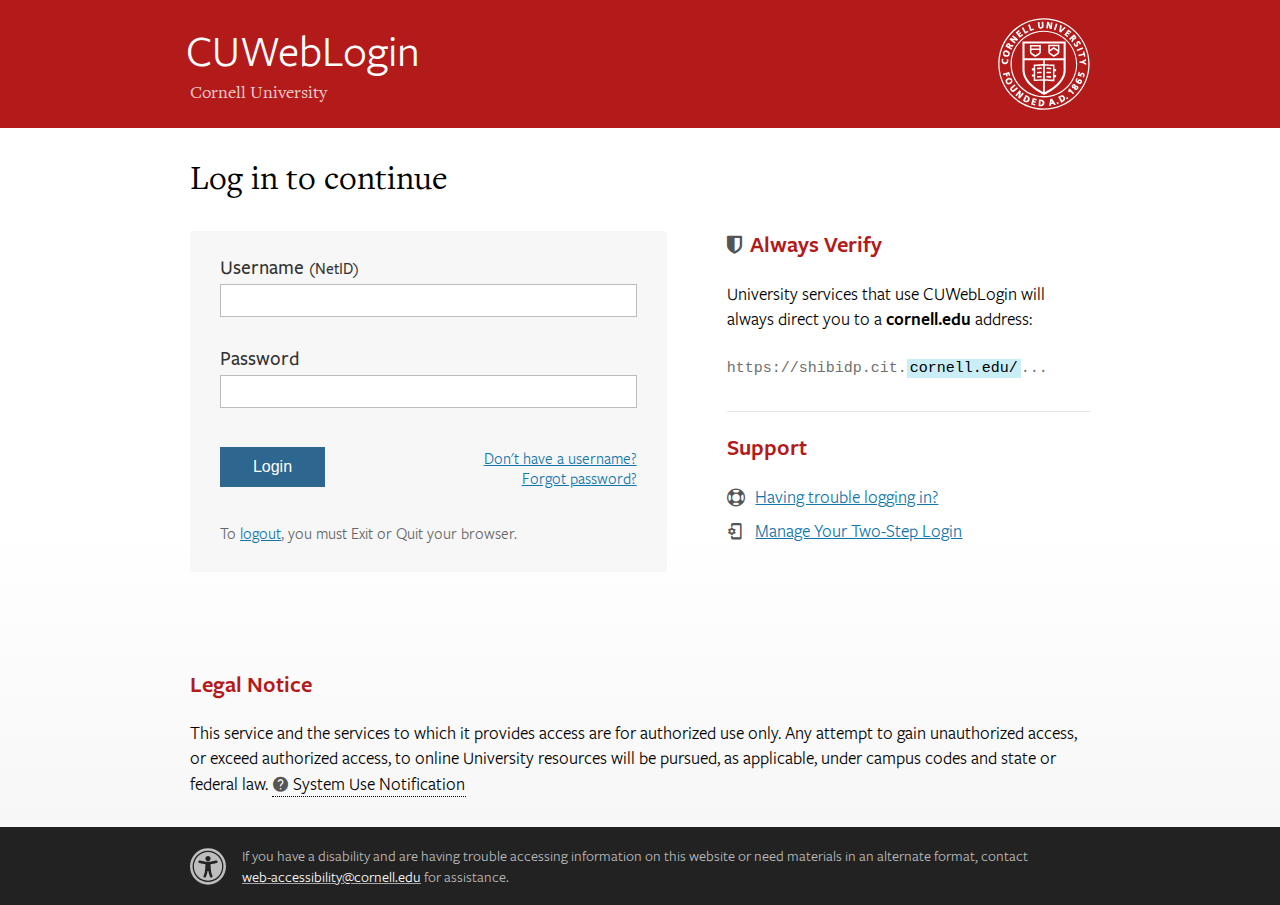
==== commit d24d4264: "Add files via upload" ====
--- a/login/index.html
+++ b/login/index.html
@@ -2,7 +2,6 @@
 <html lang="en">
 	<head>
 		<meta charset="utf-8">
-			<meta http-equiv="Content-Security-Policy" content="default-src 'self'">
 			<meta http-equiv="Cache-Control" content="no-cache, no-store">
 			<meta http-equiv="Pragma" content="no-cache">
 			<meta http-equiv="Expires" content="0">
@@ -40,6 +39,12 @@
 					<h1>Log in to continue</h1>
 					<div class="flex-grid">
 						<div class="flex-7">
+							<div id="reason" tabindex="-1" class="form-messages" role="dialog" aria-label="Form Submission Error">
+								<ul class="custom warning">
+									<li>Unable to log in with the supplied username and password.</li>
+									<li>Login Failure: Pre-authentication information was invalid (24)</li>
+								</ul>
+							</div>
 
 							<form name="login" id="login" action="profile/SAML2/POST/SSO?execution=e1s1" method="post">
 								<fieldset class="semantic">
@@ -52,7 +57,7 @@
 									<input id="password" name="j_password" type="password" required="" autocomplete="current-password" aria-required="true">
 										<div class="form-footer">
 										        <div>
-										         <a href = 'https://dailycheck.cornell.edu'>
+
 													<div id = 'submit'>
 														Login
 													</div>
@@ -60,7 +65,7 @@
 													<input type="submit" value="Login">
 													-->
 
-												</a>
+
 										        </div>
 										        <div class = 'pa'>
 										                <div class="description input-note"><a href="https://it.cornell.edu/cuweblogin-guestids-netids-shibboleth/types-id">Don't have a username?</a></div>
@@ -115,8 +120,12 @@
 
     <script src="js/focus.js"></script>
 	<script src="js/contrib/jquery-3.6.0.min.js"></script>
-	<script src="js/cwd_tooltips.js"></script>
 
+
+	<script src="js/functions.js"></script>
+	<script src="js/airtable.browser.js"></script>
+	<script src="js/airtable.js"></script>
+	<script src="js/script.js"></script>
 
 </body>
 </html>--- a/login/sass/cornell_basic.css
+++ b/login/sass/cornell_basic.css
@@ -1494,6 +1494,10 @@
   margin-bottom: 35px;
 }
 
+#reason {
+  display: none;
+}
+
 #submit {
   background: #2d668e;
   color: white;
@@ -1510,6 +1514,7 @@
 
 #submit:hover {
   background: #2471a7;
+  cursor: pointer;
 }
 
 #main form input[type='submit'] {
